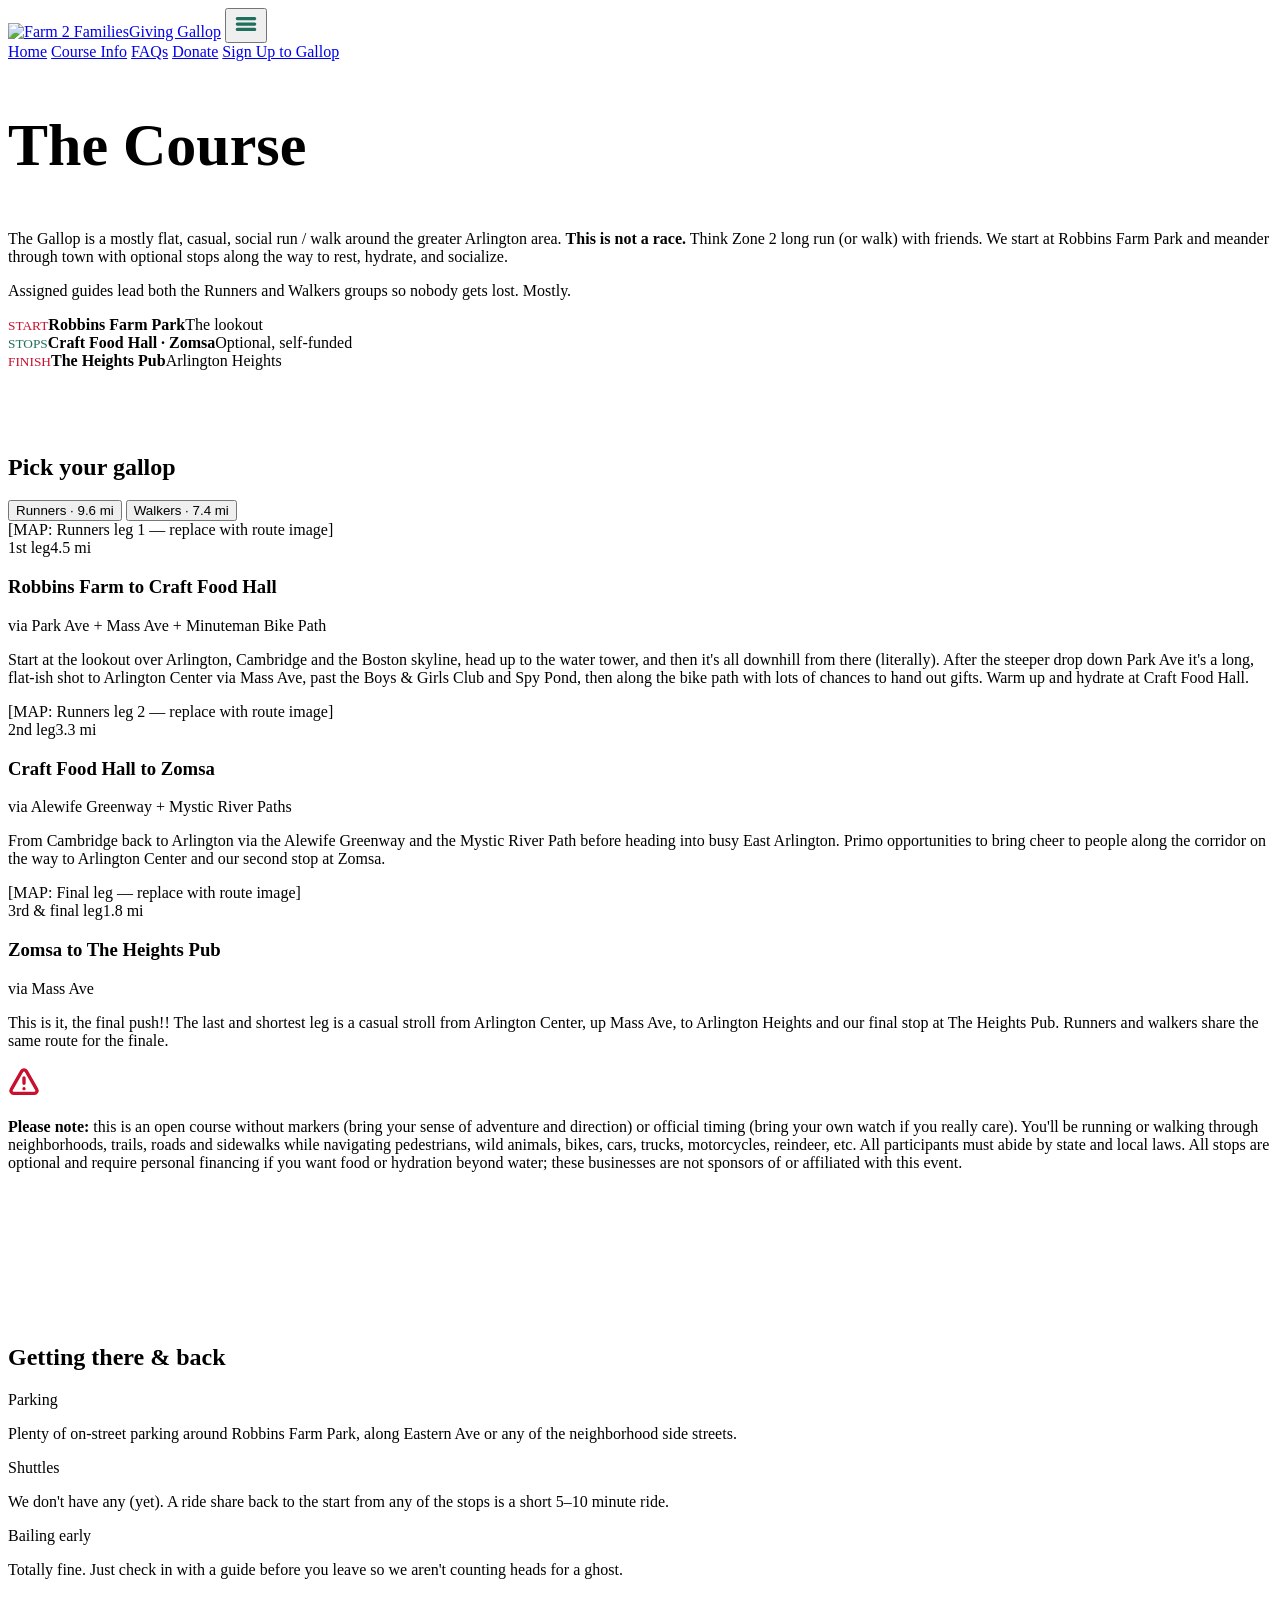
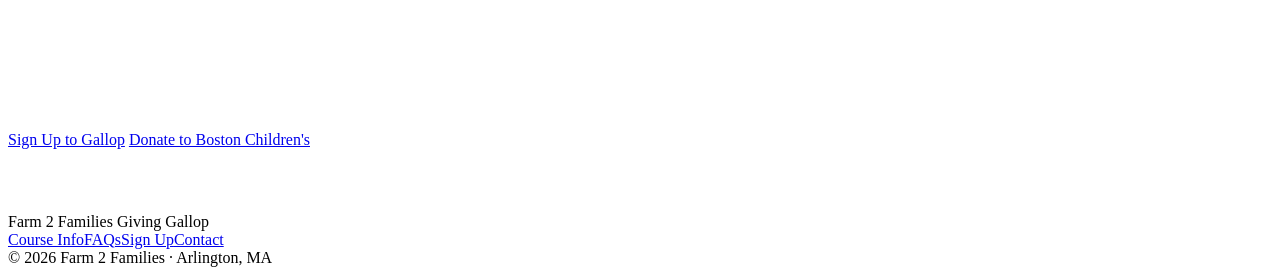
==== course.html @ 31de2991 "Add files via upload Initial Site" ====
<!doctype html>
<html lang="en">
<head>
<meta charset="utf-8">
<meta name="viewport" content="width=device-width, initial-scale=1">
<title>Course Info — Farm 2 Families Giving Gallop</title>
<meta name="description" content="The Giving Gallop course: a casual run / walk from Robbins Farm Park through Arlington with optional stops, finishing at the Heights Pub. Runner and walker options.">
<link rel="icon" href="img/favicon.png">
<link rel="preconnect" href="https://fonts.googleapis.com"><link rel="preconnect" href="https://fonts.gstatic.com" crossorigin>
<link rel="stylesheet" href="https://fonts.googleapis.com/css2?family=Fredoka:wght@500;600;700&family=Nunito:wght@400;600;700;800&display=swap">
<link rel="stylesheet" href="css/style.css">
</head>
<body>

<header class="nav">
  <div class="wrap nav-inner">
    <a class="brand" href="index.html"><img src="img/logo.png" alt="Farm 2 Families"><span>Giving Gallop</span></a>
    <button class="nav-toggle" aria-label="Open menu" aria-expanded="false" aria-controls="nav-links">
      <svg width="26" height="26" viewBox="0 0 24 24" fill="none" stroke="#1F6F5C" stroke-width="3" stroke-linecap="round" aria-hidden="true"><path d="M4 7h16M4 12h16M4 17h16"/></svg>
    </button>
    <nav class="nav-links" id="nav-links">
      <a href="index.html">Home</a>
      <a href="course.html" aria-current="page">Course Info</a>
      <a href="faq.html">FAQs</a>
      <a href="https://www.childrenshospital.org/" target="_blank" rel="noopener">Donate</a>
      <a class="btn btn-red btn-sm" href="signup.html">Sign Up to Gallop</a>
    </nav>
  </div>
</header>

<section class="page-head">
  <div class="wrap">
    <div class="copy stack">
      <h1 style="font-size:clamp(40px,6vw,60px)">The Course</h1>
      <p>The Gallop is a mostly flat, casual, social run / walk around the greater Arlington area. <strong>This is not a race.</strong> Think Zone 2 long run (or walk) with friends. We start at Robbins Farm Park and meander through town with optional stops along the way to rest, hydrate, and socialize.</p>
      <p class="note">Assigned guides lead both the Runners and Walkers groups so nobody gets lost. Mostly.</p>
    </div>
    <div class="stops">
      <div class="stop"><small style="color:#C8102E">START</small><b>Robbins Farm Park</b><span>The lookout</span></div>
      <div class="stop"><small style="color:#1F6F5C">STOPS</small><b>Craft Food Hall · Zomsa</b><span>Optional, self-funded</span></div>
      <div class="stop"><small style="color:#C8102E">FINISH</small><b>The Heights Pub</b><span>Arlington Heights</span></div>
    </div>
  </div>
</section>

<section class="wrap section stack" style="gap:36px;padding-top:64px;padding-bottom:64px">
  <div class="sec-head">
    <h2>Pick your gallop</h2>
    <div class="seg-wrap">
      <button type="button" class="seg" data-mode="run" aria-pressed="true">Runners · 9.6 mi</button>
      <button type="button" class="seg" data-mode="walk" aria-pressed="false">Walkers · 7.4 mi</button>
    </div>
  </div>

  <div class="leg-cards">
    <!-- Runners leg 1 -->
    <article class="leg-card" data-for="run">
      <div class="leg-map">[MAP: Runners leg 1 — replace with route image]</div>
      <div class="leg-body">
        <div class="leg-top"><span class="kicker">1st leg</span><span class="miles">4.5 mi</span></div>
        <h3>Robbins Farm to Craft Food Hall</h3>
        <div class="via">via Park Ave + Mass Ave + Minuteman Bike Path</div>
        <p>Start at the lookout over Arlington, Cambridge and the Boston skyline, head up to the water tower, and then it's all downhill from there (literally). After the steeper drop down Park Ave it's a long, flat-ish shot to Arlington Center via Mass Ave, past the Boys &amp; Girls Club and Spy Pond, then along the bike path with lots of chances to hand out gifts. Warm up and hydrate at Craft Food Hall.</p>
      </div>
    </article>
    <!-- Walkers leg 1 -->
    <article class="leg-card" data-for="walk" hidden>
      <div class="leg-map">[MAP: Walkers leg 1 — replace with route image]</div>
      <div class="leg-body">
        <div class="leg-top"><span class="kicker">1st leg</span><span class="miles">3.3 mi</span></div>
        <h3>Robbins Farm to Craft Food Hall</h3>
        <div class="via">via Menotomy Rocks Park + Minuteman Bike Path</div>
        <p>Start at the lookout in Robbins Farm Park and it's all downhill from there. The first mile is mostly downhill (steep at the start) with a trail section through Menotomy Rocks Park. Not technical, but watch the roots and rocks. Then down past Spy Pond and the Boys &amp; Girls Club for the long, flat journey to Craft Food Hall along the bike path, handing out gifts to pedestrians all the way.</p>
      </div>
    </article>
    <!-- Runners leg 2 -->
    <article class="leg-card" data-for="run">
      <div class="leg-map">[MAP: Runners leg 2 — replace with route image]</div>
      <div class="leg-body">
        <div class="leg-top"><span class="kicker">2nd leg</span><span class="miles">3.3 mi</span></div>
        <h3>Craft Food Hall to Zomsa</h3>
        <div class="via">via Alewife Greenway + Mystic River Paths</div>
        <p>From Cambridge back to Arlington via the Alewife Greenway and the Mystic River Path before heading into busy East Arlington. Primo opportunities to bring cheer to people along the corridor on the way to Arlington Center and our second stop at Zomsa.</p>
      </div>
    </article>
    <!-- Walkers leg 2 -->
    <article class="leg-card" data-for="walk" hidden>
      <div class="leg-map">[MAP: Walkers leg 2 — replace with route image]</div>
      <div class="leg-body">
        <div class="leg-top"><span class="kicker">2nd leg</span><span class="miles">2.3 mi</span></div>
        <h3>Craft Food Hall to Zomsa</h3>
        <div class="via">via Alewife Greenway + Mass Ave + Broadway</div>
        <p>From Cambridge back to Arlington via the Alewife Greenway bike path, then up Mass Ave and Broadway to keep the giving going through East Arlington. Second stop at Zomsa in Arlington Center.</p>
      </div>
    </article>
    <!-- Final leg, both -->
    <article class="leg-card" data-for="both">
      <div class="leg-map">[MAP: Final leg — replace with route image]</div>
      <div class="leg-body">
        <div class="leg-top"><span class="kicker">3rd &amp; final leg</span><span class="miles">1.8 mi</span></div>
        <h3>Zomsa to The Heights Pub</h3>
        <div class="via">via Mass Ave</div>
        <p>This is it, the final push!! The last and shortest leg is a casual stroll from Arlington Center, up Mass Ave, to Arlington Heights and our final stop at The Heights Pub. Runners and walkers share the same route for the finale.</p>
      </div>
    </article>
  </div>

  <div class="warn">
    <svg width="32" height="32" viewBox="0 0 24 24" fill="none" stroke="#C8102E" stroke-width="2.5" stroke-linecap="round" stroke-linejoin="round" aria-hidden="true" style="flex-shrink:0"><path d="M12 9v4M12 17h.01M10.3 3.9L2.5 17.5A2 2 0 0 0 4.2 20.5h15.6a2 2 0 0 0 1.7-3L13.7 3.9a2 2 0 0 0-3.4 0z"/></svg>
    <p><strong>Please note:</strong> this is an open course without markers (bring your sense of adventure and direction) or official timing (bring your own watch if you really care). You'll be running or walking through neighborhoods, trails, roads and sidewalks while navigating pedestrians, wild animals, bikes, cars, trucks, motorcycles, reindeer, etc. All participants must abide by state and local laws. All stops are optional and require personal financing if you want food or hydration beyond water; these businesses are not sponsors of or affiliated with this event.</p>
  </div>
</section>

<section class="dark">
  <div class="wrap section stack" style="gap:24px;padding-top:72px;padding-bottom:72px">
    <h2>Getting there &amp; back</h2>
    <div class="getting">
      <div class="leg"><div class="title">Parking</div><p class="muted">Plenty of on-street parking around Robbins Farm Park, along Eastern Ave or any of the neighborhood side streets.</p></div>
      <div class="leg"><div class="title">Shuttles</div><p class="muted">We don't have any (yet). A ride share back to the start from any of the stops is a short 5–10 minute ride.</p></div>
      <div class="leg"><div class="title">Bailing early</div><p class="muted">Totally fine. Just check in with a guide before you leave so we aren't counting heads for a ghost.</p></div>
    </div>
  </div>
</section>

<section class="wrap btn-row" style="justify-content:center;padding-top:64px;padding-bottom:64px">
  <a class="btn btn-red" href="signup.html">Sign Up to Gallop</a>
  <a class="btn btn-green" href="https://www.childrenshospital.org/" target="_blank" rel="noopener">Donate to Boston Children's</a>
</section>

<footer>
  <div class="wrap foot">
    <div class="name">Farm 2 Families Giving Gallop</div>
    <nav><a href="course.html">Course Info</a><a href="faq.html">FAQs</a><a href="signup.html">Sign Up</a><a href="mailto:[EMAIL]">Contact</a></nav>
    <div>© 2026 Farm 2 Families · Arlington, MA</div>
  </div>
</footer>

<script src="js/main.js"></script>
</body>
</html>
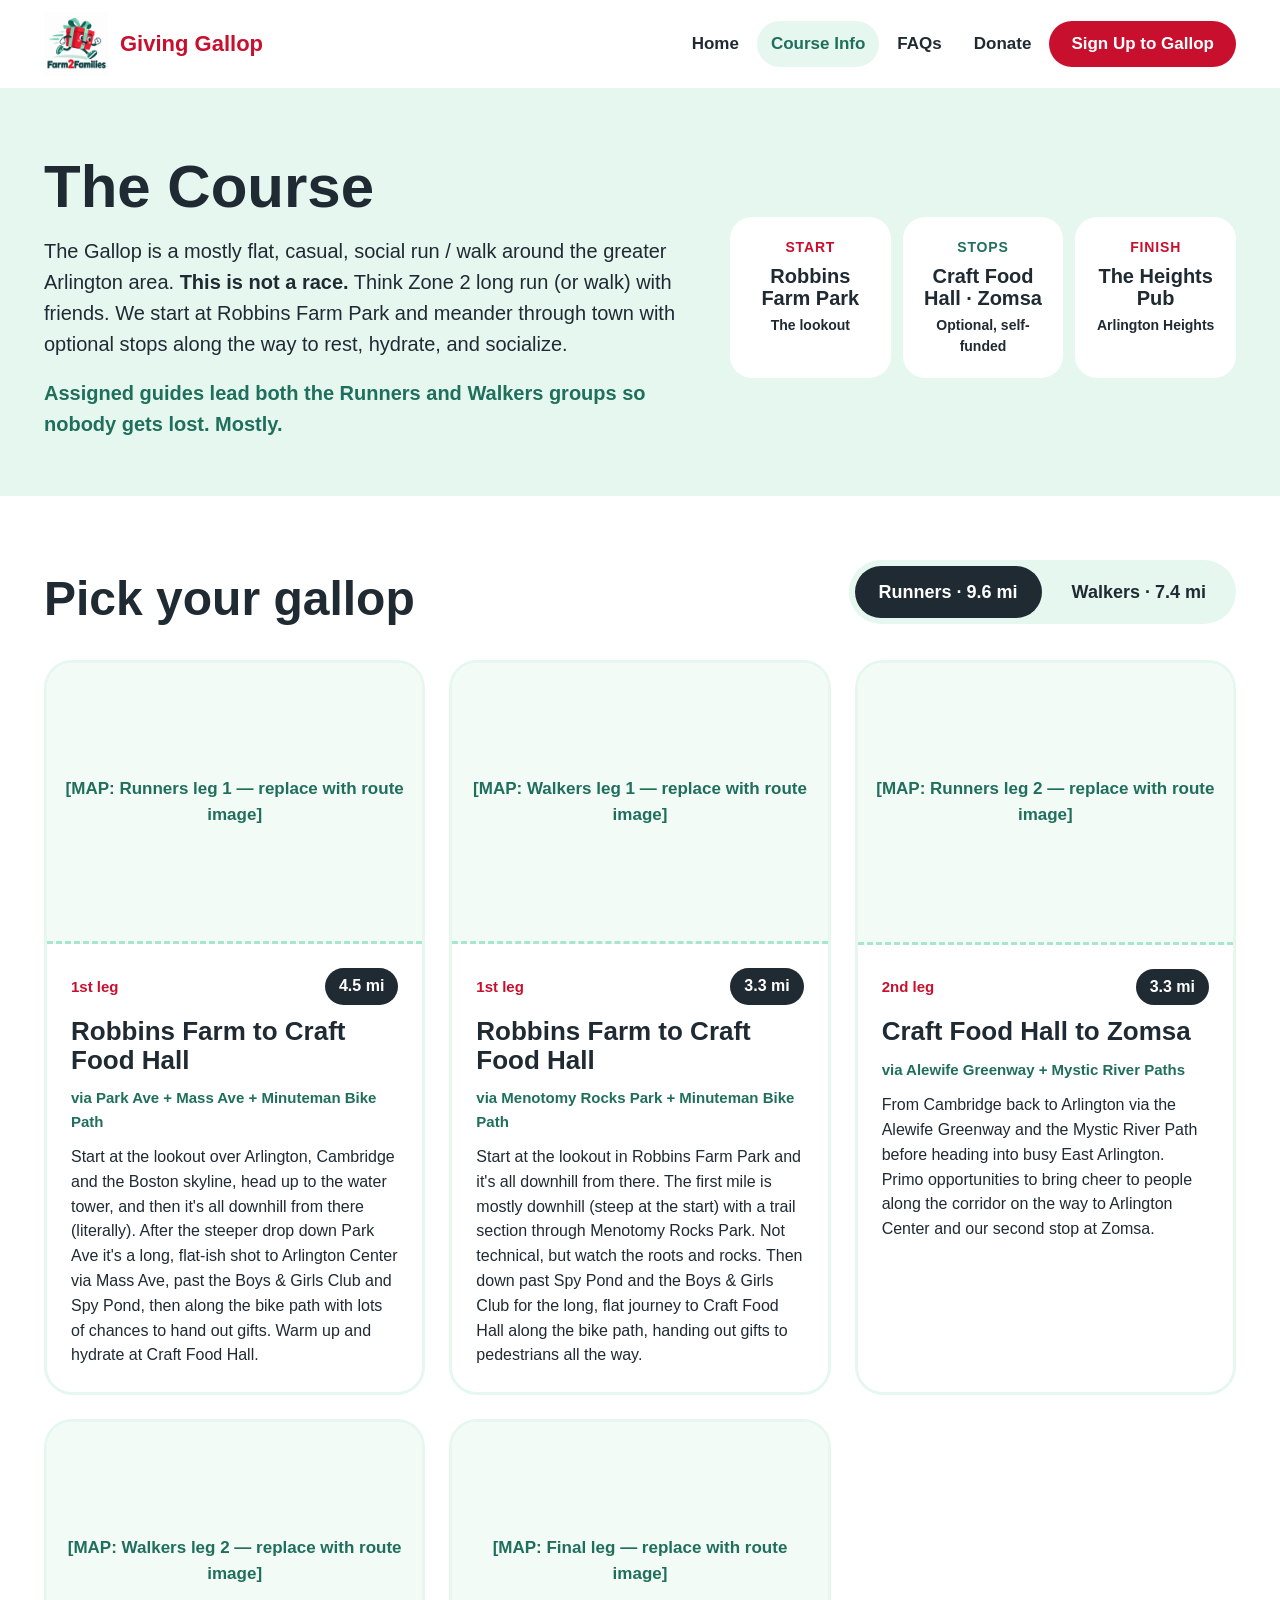
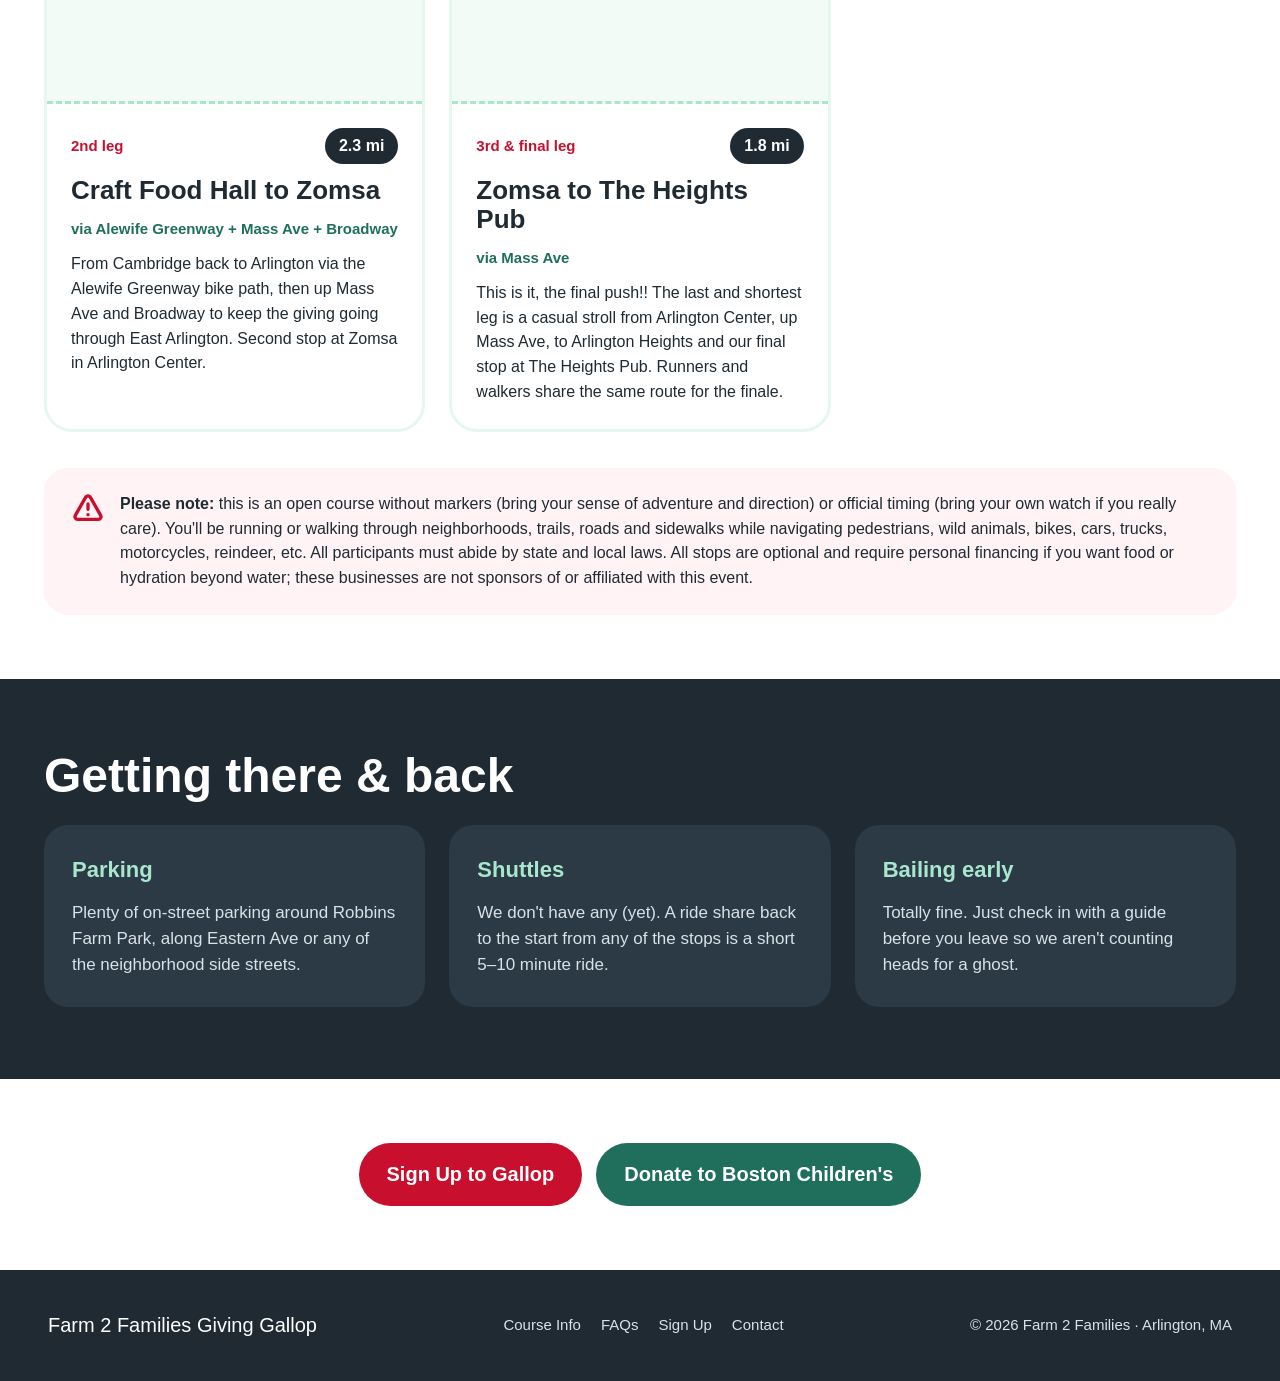
==== commit 08c6a452: "Add files via upload" ====
--- a/course.html
+++ b/course.html
@@ -5,16 +5,16 @@
 <meta name="viewport" content="width=device-width, initial-scale=1">
 <title>Course Info — Farm 2 Families Giving Gallop</title>
 <meta name="description" content="The Giving Gallop course: a casual run / walk from Robbins Farm Park through Arlington with optional stops, finishing at the Heights Pub. Runner and walker options.">
-<link rel="icon" href="img/favicon.png">
+<link rel="icon" href="favicon.png">
 <link rel="preconnect" href="https://fonts.googleapis.com"><link rel="preconnect" href="https://fonts.gstatic.com" crossorigin>
 <link rel="stylesheet" href="https://fonts.googleapis.com/css2?family=Fredoka:wght@500;600;700&family=Nunito:wght@400;600;700;800&display=swap">
-<link rel="stylesheet" href="css/style.css">
+<link rel="stylesheet" href="style.css">
 </head>
 <body>
 
 <header class="nav">
   <div class="wrap nav-inner">
-    <a class="brand" href="index.html"><img src="img/logo.png" alt="Farm 2 Families"><span>Giving Gallop</span></a>
+    <a class="brand" href="index.html"><img src="logo.png" alt="Farm 2 Families"><span>Giving Gallop</span></a>
     <button class="nav-toggle" aria-label="Open menu" aria-expanded="false" aria-controls="nav-links">
       <svg width="26" height="26" viewBox="0 0 24 24" fill="none" stroke="#1F6F5C" stroke-width="3" stroke-linecap="round" aria-hidden="true"><path d="M4 7h16M4 12h16M4 17h16"/></svg>
     </button>
@@ -135,6 +135,6 @@
   </div>
 </footer>
 
-<script src="js/main.js"></script>
+<script src="main.js"></script>
 </body>
 </html>
--- a/style.css
+++ b/style.css
@@ -0,0 +1,216 @@
+/* Farm 2 Families Giving Gallop — site styles */
+:root{
+  --red:#C8102E; --red-dark:#B00D28; --mint:#A8E6CF; --mint-tint:#E6F7EF; --mint-soft:#F3FBF7;
+  --green:#1F6F5C; --green-dark:#185A4A; --pink-tint:#FFF3F5; --pink-soft:#FFE3E7;
+  --ink:#1F2A33; --ink-2:#2B3A45; --muted:#4A5A66; --cloud:#D9E2E8; --line:#CBD5DC; --white:#fff;
+  --display:"Fredoka",sans-serif; --body:"Nunito",sans-serif;
+  --radius-xl:32px; --radius-lg:24px; --radius-md:16px; --shadow:0 12px 30px rgba(31,42,51,.10);
+}
+*{box-sizing:border-box}
+html{scroll-behavior:smooth}
+@media (prefers-reduced-motion:reduce){html{scroll-behavior:auto}*,*::before,*::after{transition:none!important;animation:none!important}}
+body{margin:0;font-family:var(--body);color:var(--ink);background:var(--white);line-height:1.55;font-size:17px}
+img{max-width:100%;display:block}
+a{color:var(--red)}a:hover{color:var(--red-dark)}
+h1,h2,h3{font-family:var(--display);font-weight:700;line-height:1.05;margin:0}
+h1{font-size:clamp(44px,7vw,74px)}
+h2{font-size:clamp(32px,4.5vw,48px)}
+h3{font-size:clamp(24px,3vw,36px);line-height:1.1}
+p{margin:0}
+.wrap{max-width:1240px;margin:0 auto;padding-left:24px;padding-right:24px}
+.stack{display:flex;flex-direction:column;gap:18px}
+:focus-visible{outline:4px solid var(--mint);outline-offset:3px}
+
+/* Buttons */
+.btn{display:inline-flex;align-items:center;justify-content:center;gap:10px;text-decoration:none;font-family:var(--display);font-weight:600;font-size:20px;padding:16px 28px;border-radius:999px;border:0;cursor:pointer;min-height:56px;transition:transform .15s,box-shadow .15s,background .15s;color:var(--white)}
+.btn:hover{transform:translateY(-3px);box-shadow:0 10px 24px rgba(31,42,51,.18);color:var(--white)}
+.btn svg{flex-shrink:0}
+.btn-red{background:var(--red)}.btn-red:hover{background:var(--red-dark)}
+.btn-green{background:var(--green)}.btn-green:hover{background:var(--green-dark)}
+.btn-white{background:var(--white);color:var(--ink);border:3px solid var(--ink)}.btn-white:hover{color:var(--ink)}
+.btn-sm{font-size:17px;padding:10px 22px;min-height:44px}
+.btn-row{display:flex;flex-wrap:wrap;gap:14px}
+
+/* Nav */
+.nav{position:sticky;top:0;z-index:20;background:var(--white);border-bottom:3px solid var(--mint-tint)}
+.nav-inner{display:flex;align-items:center;justify-content:space-between;gap:16px;padding-top:12px;padding-bottom:12px}
+.brand{display:flex;align-items:center;gap:12px;text-decoration:none;color:var(--ink)}
+.brand img{height:64px;width:auto}
+.brand span{font-family:var(--display);font-weight:700;font-size:22px;color:var(--red);line-height:1.1}
+.nav-links{display:flex;flex-wrap:wrap;gap:4px;align-items:center}
+.nav-links a:not(.btn){color:var(--ink);text-decoration:none;font-weight:700;padding:10px 14px;border-radius:999px;transition:background .15s,color .15s}
+.nav-links a:not(.btn):hover,.nav-links a[aria-current="page"]{background:var(--mint-tint);color:var(--green)}
+.nav-toggle{display:none;width:48px;height:48px;border-radius:14px;border:0;background:var(--mint-tint);align-items:center;justify-content:center;cursor:pointer}
+@media (max-width:860px){
+  .nav-toggle{display:flex}
+  .nav-links{display:none;width:100%;flex-direction:column;align-items:stretch;padding-bottom:8px}
+  .nav-links.open{display:flex}
+  .nav-links a:not(.btn){font-size:18px;padding:12px 8px}
+  .nav-links .btn{margin-top:8px}
+  .brand img{height:52px}.brand span{font-size:17px}
+}
+
+/* Hero */
+.hero{background:var(--mint-tint);overflow:hidden}
+.hero-inner{display:flex;flex-wrap:wrap;gap:48px;align-items:center;padding-top:72px;padding-bottom:64px}
+.hero-copy{flex:1 1 520px;min-width:0}
+.hero-side{flex:1 1 420px;min-width:0;display:flex;flex-direction:column;gap:18px}
+.pill{display:inline-flex;align-self:flex-start;align-items:center;gap:10px;background:var(--white);border-radius:999px;padding:8px 16px;font-weight:800;color:var(--green);font-size:15px}
+.tagline{font-size:24px;font-weight:600;color:var(--green)}
+.lede{font-size:19px;max-width:560px}
+.info-card{background:var(--white);border-radius:28px;padding:28px 32px;display:flex;flex-direction:column;gap:18px;box-shadow:var(--shadow);transform:rotate(-1.5deg);transition:transform .2s}
+.info-card:hover{transform:rotate(0) translateY(-4px)}
+.info-row{display:flex;gap:16px;align-items:center}
+.info-icon{width:64px;height:64px;border-radius:18px;display:flex;align-items:center;justify-content:center;flex-shrink:0}
+.info-icon.date{background:var(--red);color:var(--white);flex-direction:column;font-family:var(--display);line-height:1}
+.info-icon.date small{font-size:13px;font-weight:600;letter-spacing:.08em}.info-icon.date b{font-size:30px;font-weight:700}
+.info-icon.place{background:var(--mint)}.info-icon.gift{background:var(--pink-soft)}
+.info-row strong{font-family:var(--display);font-size:24px;font-weight:600;display:block;line-height:1.15}
+.info-row em{font-style:normal;font-weight:600;color:var(--green)}
+.hero-photo{border-radius:28px;overflow:hidden;box-shadow:0 12px 30px rgba(31,42,51,.12);transform:rotate(1deg);transition:transform .2s}
+.hero-photo:hover{transform:rotate(0) scale(1.02)}
+.hero-photo img{width:100%;aspect-ratio:4/3;object-fit:cover}
+
+/* Sections */
+.section{padding-top:88px;padding-bottom:88px}
+.two-col{display:flex;flex-wrap:wrap;gap:56px;align-items:center}
+.two-col>*{flex:1 1 420px;min-width:0}
+.checks{display:flex;flex-direction:column;gap:12px;font-size:19px;font-weight:600}
+.checks div{display:flex;gap:14px;align-items:center}
+.gallery{display:grid;grid-template-columns:repeat(2,minmax(0,1fr));gap:16px}
+.gallery img{border-radius:24px;aspect-ratio:1;width:100%;object-fit:cover;box-shadow:0 10px 24px rgba(31,42,51,.12);transition:transform .2s}
+.gallery img:nth-child(1){transform:rotate(2deg)}.gallery img:nth-child(2){transform:rotate(-2deg);margin-top:32px}
+.gallery img:nth-child(3){transform:rotate(-1deg)}.gallery img:nth-child(4){transform:rotate(2deg);margin-top:32px}
+.gallery img:hover{transform:rotate(0) scale(1.04)}
+
+.give-grid{display:grid;grid-template-columns:repeat(2,minmax(0,1fr));gap:28px}
+.give{border-radius:var(--radius-xl);padding:40px;display:flex;flex-direction:column;gap:18px;transition:transform .2s,box-shadow .2s}
+.give:hover{transform:translateY(-6px) rotate(-1deg);box-shadow:0 18px 40px rgba(31,42,51,.14)}
+.give.cause{background:var(--pink-tint)}.give.community{background:var(--mint-tint)}
+.give-head{display:flex;align-items:center;gap:14px;font-family:var(--display);font-size:18px;font-weight:600;letter-spacing:.02em}
+.give.cause .give-head{color:var(--red)}.give.community .give-head{color:var(--green)}
+.num{width:56px;height:56px;border-radius:999px;color:var(--white);display:flex;align-items:center;justify-content:center;font-size:28px;font-weight:700}
+.cause .num{background:var(--red)}.community .num{background:var(--green)}
+.give p{font-size:18px}
+.give .btn{align-self:flex-start}
+@media (max-width:760px){.give-grid{grid-template-columns:1fr}.give{padding:28px}}
+
+.dark{background:var(--ink);color:var(--white)}
+.dark .muted{color:var(--cloud)}
+.sec-head{display:flex;flex-wrap:wrap;justify-content:space-between;align-items:flex-end;gap:20px}
+.legs{display:grid;grid-template-columns:repeat(4,minmax(0,1fr));gap:20px}
+.leg{background:var(--ink-2);border-radius:24px;padding:28px;display:flex;flex-direction:column;gap:12px;transition:transform .2s}
+.leg:hover{transform:translateY(-6px)}
+.leg .big{font-family:var(--display);font-size:44px;font-weight:700;color:var(--mint);line-height:1}
+.leg .title{font-family:var(--display);font-size:22px;font-weight:600}
+@media (max-width:980px){.legs{grid-template-columns:repeat(2,minmax(0,1fr))}}
+@media (max-width:520px){.legs{grid-template-columns:1fr}}
+
+.stats{display:flex;flex-wrap:wrap;gap:24px;justify-content:center;text-align:center}
+.stat{flex:1 1 260px}
+.stat b{display:block;font-family:var(--display);font-size:64px;font-weight:700;line-height:1}
+.stat:nth-child(odd) b{color:var(--red)}.stat:nth-child(even) b{color:var(--green)}
+.stat span{font-weight:700;font-size:18px}
+
+.band{position:relative;overflow:hidden}
+.band img{width:100%;height:560px;object-fit:cover;object-position:center 70%}
+.band figcaption{position:absolute;left:0;right:0;bottom:0;padding:28px 24px;background:rgba(31,42,51,.72);color:var(--white);font-family:var(--display);font-size:clamp(18px,2.5vw,26px);font-weight:600;text-align:center}
+@media (max-width:640px){.band img{height:320px}}
+
+.cta{background:var(--mint-tint)}
+.cta-inner{display:flex;flex-wrap:wrap;gap:32px;align-items:center;justify-content:space-between;padding-top:80px;padding-bottom:80px}
+.cta-inner>div:first-child{flex:1 1 480px}
+.cta-inner p{font-size:20px}
+
+footer{background:var(--ink);color:var(--cloud);padding:40px 24px;font-size:15px}
+.foot{display:flex;flex-wrap:wrap;justify-content:space-between;gap:16px;align-items:center}
+.foot .name{font-family:var(--display);font-size:20px;color:var(--white)}
+.foot nav{display:flex;flex-wrap:wrap;gap:20px}
+.foot a{color:var(--cloud);text-decoration:none}.foot a:hover{color:var(--white)}
+
+/* Page headers */
+.page-head{background:var(--mint-tint)}
+.page-head .wrap{padding-top:64px;padding-bottom:56px;display:flex;flex-wrap:wrap;gap:40px;align-items:center}
+.page-head .copy{flex:1 1 520px;min-width:0}
+.page-head p{font-size:20px}
+.note{font-size:17px;color:var(--green);font-weight:700}
+
+/* Sign up */
+.signup-grid{display:flex;flex-wrap:wrap;gap:48px;align-items:flex-start;padding-top:64px;padding-bottom:88px}
+.signup-info{flex:1 1 360px;min-width:0;display:flex;flex-direction:column;gap:20px}
+.signup-info>img{border-radius:24px;width:100%;aspect-ratio:4/3;object-fit:cover;box-shadow:0 10px 24px rgba(31,42,51,.12)}
+.quick{background:var(--white);border-radius:24px;padding:24px;display:flex;flex-direction:column;gap:14px}
+.quick div{display:flex;gap:12px;align-items:flex-start}
+.form-card{flex:1 1 520px;min-width:0;background:var(--white);border-radius:var(--radius-xl);padding:40px;box-shadow:0 16px 40px rgba(31,42,51,.10);display:flex;flex-direction:column;gap:22px}
+@media (max-width:640px){.form-card{padding:24px}}
+.grid-2{display:grid;grid-template-columns:repeat(2,minmax(0,1fr));gap:16px}
+@media (max-width:520px){.grid-2{grid-template-columns:1fr}}
+.fld{display:flex;flex-direction:column;gap:8px}
+.lbl{font-weight:800;font-size:15px;color:var(--green)}
+.field{width:100%;font:inherit;font-size:18px;padding:14px 16px;border-radius:14px;border:2px solid var(--line);background:var(--white);min-height:52px;transition:border-color .15s,box-shadow .15s}
+.field:focus{outline:none;border-color:var(--green);box-shadow:0 0 0 4px var(--mint)}
+.amounts{display:grid;grid-template-columns:repeat(4,minmax(0,1fr));gap:10px}
+.amt{font-family:var(--display);font-size:22px;font-weight:600;padding:14px 10px;border-radius:16px;border:3px solid var(--line);background:var(--white);cursor:pointer;min-height:56px;transition:all .15s;color:var(--ink)}
+.amt:hover{border-color:var(--green);background:var(--mint-tint)}
+.amt[aria-pressed="true"]{border-color:var(--red);background:var(--red);color:var(--white)}
+.custom{display:flex;gap:12px;align-items:center;flex-wrap:wrap}
+.custom .dollar{font-family:var(--display);font-size:26px;font-weight:600;color:var(--green)}
+.custom .field{max-width:160px}
+.hint{font-size:15px;color:var(--green);font-weight:700}
+.waiver{background:var(--mint-tint);border-radius:18px;padding:18px 20px;display:flex;flex-direction:column;gap:12px}
+.waiver p{font-size:15px}
+.waiver label.check{display:flex;gap:12px;align-items:center;font-weight:700;cursor:pointer;min-height:44px}
+.waiver input[type=checkbox]{width:24px;height:24px;accent-color:var(--green)}
+.sig{font-family:var(--display);font-size:22px}
+.err{color:var(--red);font-weight:700}
+.fine{font-size:14px;color:var(--muted);text-align:center}
+.done{display:flex;flex-direction:column;align-items:center;text-align:center;gap:16px;padding:24px 0}
+.done p{font-size:19px;max-width:420px}
+details.full-waiver summary{cursor:pointer;color:var(--red);font-weight:700}
+details.full-waiver p{margin-top:8px}
+
+/* Course */
+.stops{flex:1 1 380px;min-width:0;display:grid;grid-template-columns:repeat(3,minmax(0,1fr));gap:12px}
+.stop{background:var(--white);border-radius:22px;padding:20px 14px;text-align:center;display:flex;flex-direction:column;gap:6px;transition:transform .2s}
+.stop:hover{transform:scale(1.04)}
+.stop small{font-family:var(--display);font-size:14px;font-weight:600;letter-spacing:.06em}
+.stop b{font-family:var(--display);font-size:20px;font-weight:700;line-height:1.1}
+.stop span{font-size:14px;font-weight:600}
+@media (max-width:520px){.stops{grid-template-columns:1fr}}
+.seg-wrap{display:flex;gap:6px;background:var(--mint-tint);border-radius:999px;padding:6px}
+.seg{font-family:var(--display);font-size:18px;font-weight:600;padding:12px 24px;border-radius:999px;border:0;cursor:pointer;background:transparent;color:var(--ink);min-height:52px;transition:all .15s}
+.seg:hover{background:var(--white)}
+.seg[aria-pressed="true"]{background:var(--ink);color:var(--white)}
+.leg-cards{display:grid;grid-template-columns:repeat(3,minmax(0,1fr));gap:24px}
+@media (max-width:980px){.leg-cards{grid-template-columns:1fr}}
+.leg-card{background:var(--white);border:3px solid var(--mint-tint);border-radius:28px;overflow:hidden;display:flex;flex-direction:column;transition:transform .2s,box-shadow .2s}
+.leg-card:hover{transform:translateY(-4px);box-shadow:0 18px 40px rgba(31,42,51,.12)}
+.leg-map{aspect-ratio:4/3;border-bottom:3px dashed var(--mint);background:var(--mint-soft);display:flex;align-items:center;justify-content:center;text-align:center;padding:16px;font-weight:700;color:var(--green)}
+.leg-map img{width:100%;height:100%;object-fit:cover}
+.leg-body{padding:24px;display:flex;flex-direction:column;gap:12px}
+.leg-top{display:flex;justify-content:space-between;align-items:center;gap:10px}
+.kicker{font-family:var(--display);font-size:15px;font-weight:600;color:var(--red)}
+.miles{background:var(--ink);color:var(--white);border-radius:999px;padding:6px 14px;font-family:var(--display);font-weight:600;font-size:16px;white-space:nowrap}
+.leg-body h3{font-size:26px}
+.via{font-size:15px;font-weight:700;color:var(--green)}
+.leg-body p{font-size:16px}
+.warn{background:var(--pink-tint);border-radius:24px;padding:24px 28px;display:flex;gap:16px;align-items:flex-start}
+.warn p{font-size:16px}
+.getting{display:grid;grid-template-columns:repeat(3,minmax(0,1fr));gap:24px}
+@media (max-width:860px){.getting{grid-template-columns:1fr}}
+.getting .leg .title{color:var(--mint)}
+
+/* FAQ */
+.faq-list{max-width:900px;margin:0 auto;padding:56px 24px 72px;display:flex;flex-direction:column;gap:14px}
+.faq{border:3px solid var(--mint-tint);border-radius:22px;background:var(--white);transition:border-color .15s,background .15s}
+.faq:hover{border-color:var(--green);background:var(--mint-soft)}
+.faq[open]{border-color:var(--green);background:var(--white)}
+.faq summary{list-style:none;cursor:pointer;padding:22px 26px;display:flex;justify-content:space-between;align-items:center;gap:16px;font-family:var(--display);font-size:22px;font-weight:600;line-height:1.2;min-height:56px}
+.faq summary::-webkit-details-marker{display:none}
+.faq summary svg{flex-shrink:0;transition:transform .2s}
+.faq[open] summary{background:var(--mint-tint);border-radius:19px 19px 0 0}
+.faq[open] summary svg{transform:rotate(180deg)}
+.faq .ans{padding:20px 26px 24px;font-size:17px;line-height:1.6}
+.still{background:var(--pink-tint)}
+.still .wrap{padding-top:64px;padding-bottom:64px;display:flex;flex-wrap:wrap;gap:24px;align-items:center;justify-content:space-between}
+.still p{font-size:18px}
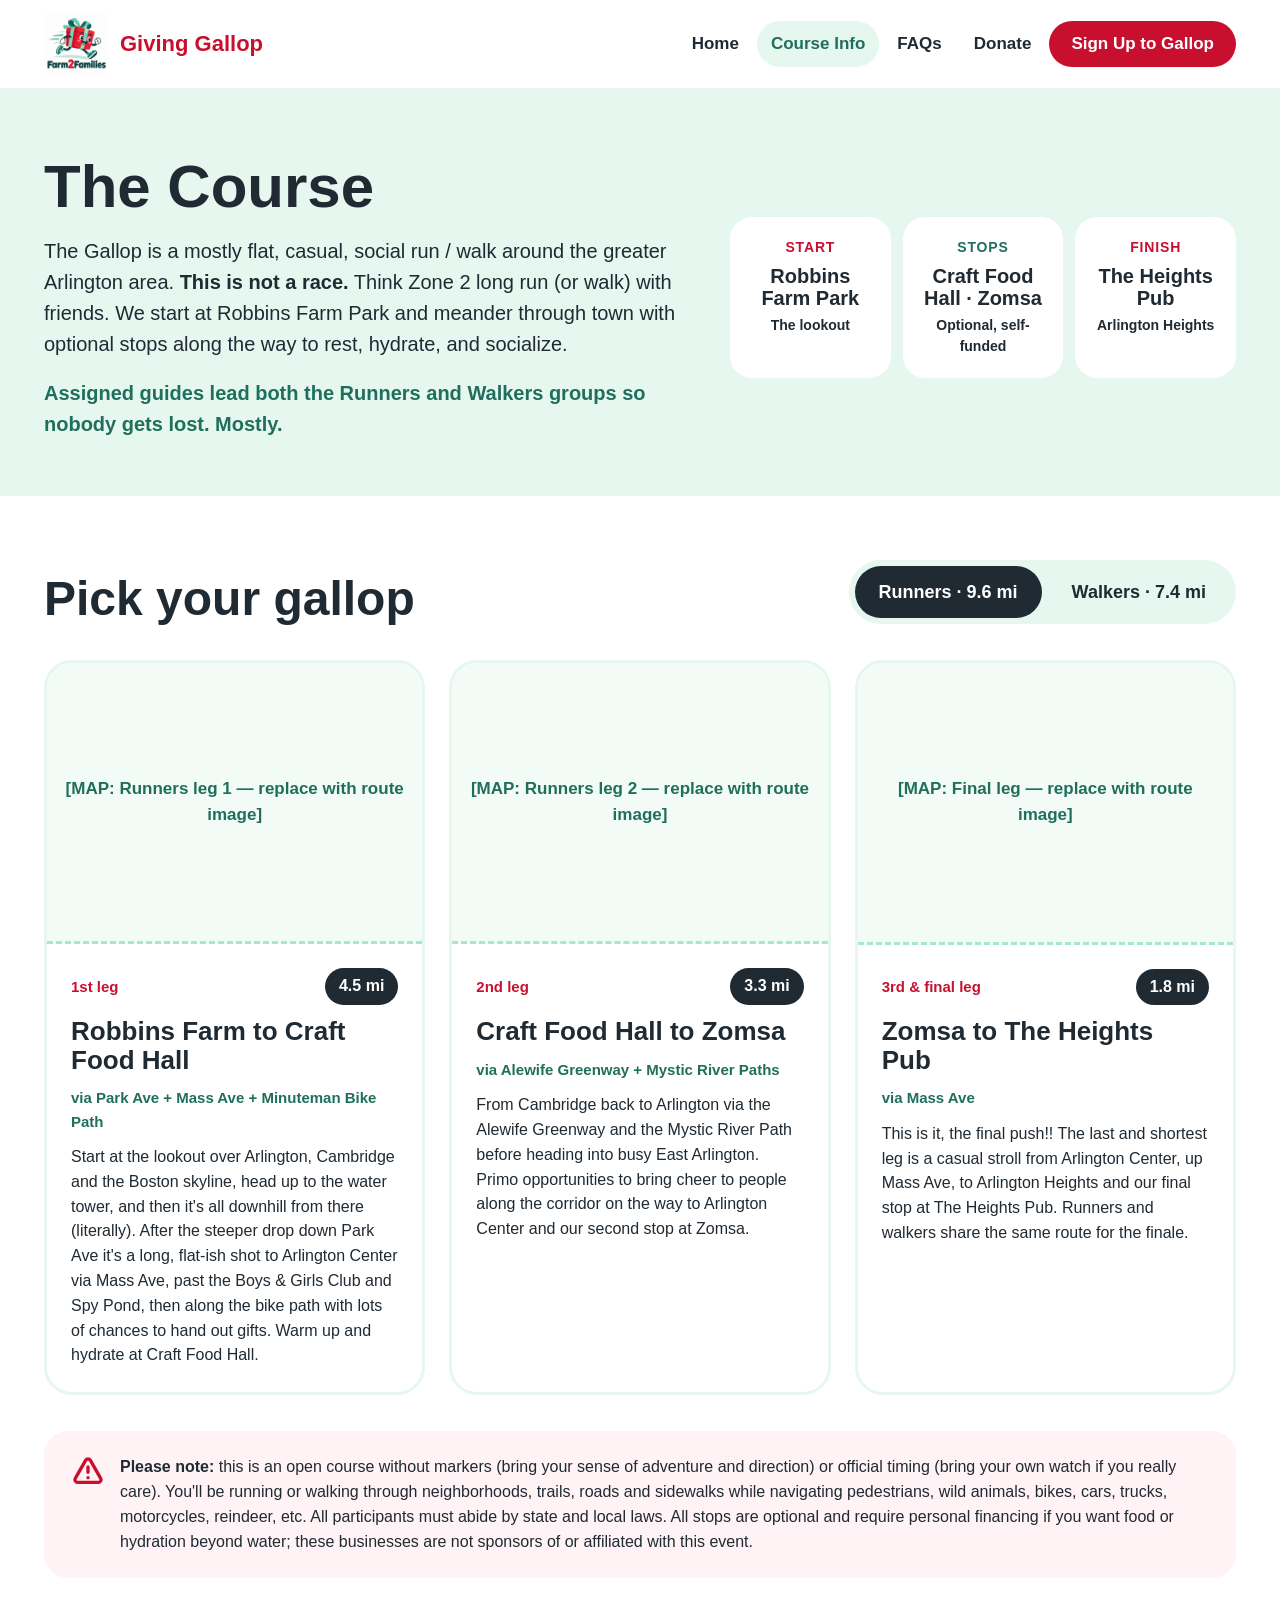
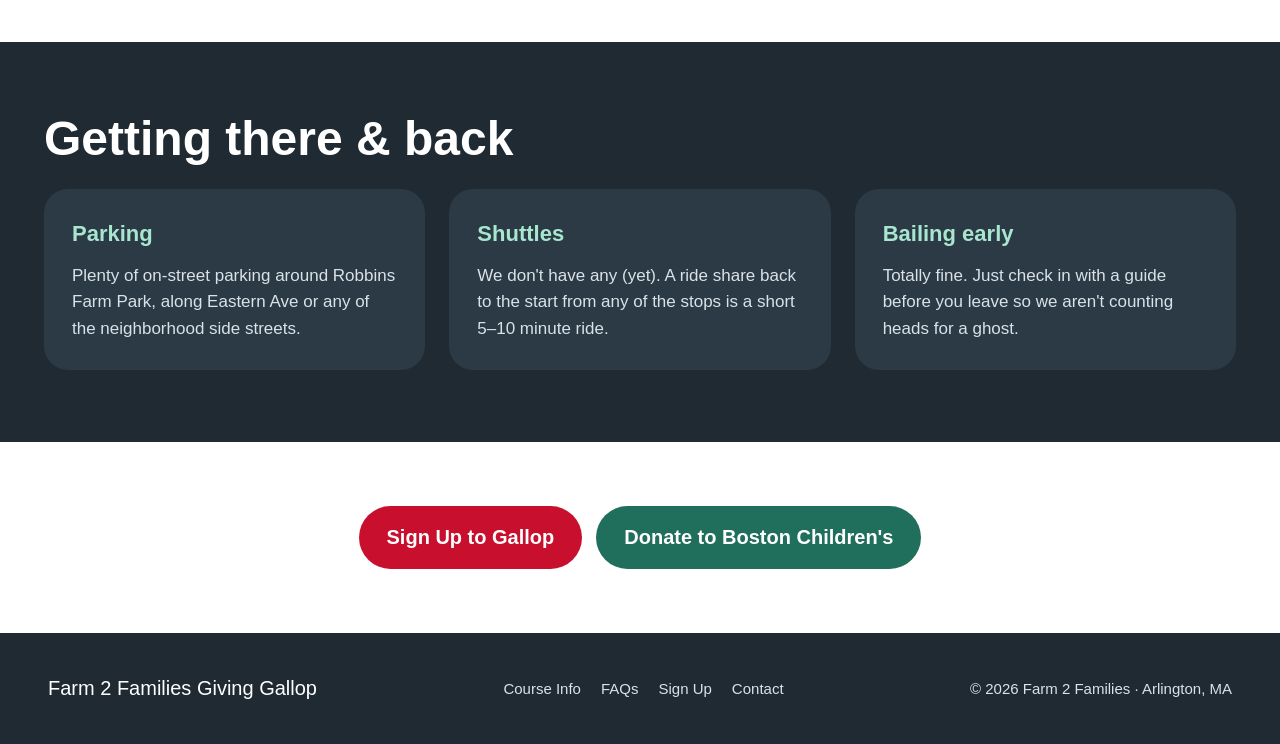
==== commit ba3e92b5: "Add files via upload" ====
--- a/course.html
+++ b/course.html
@@ -22,7 +22,7 @@
       <a href="index.html">Home</a>
       <a href="course.html" aria-current="page">Course Info</a>
       <a href="faq.html">FAQs</a>
-      <a href="https://www.childrenshospital.org/" target="_blank" rel="noopener">Donate</a>
+      <a href="#" data-donate>Donate</a>
       <a class="btn btn-red btn-sm" href="signup.html">Sign Up to Gallop</a>
     </nav>
   </div>
@@ -124,13 +124,13 @@
 
 <section class="wrap btn-row" style="justify-content:center;padding-top:64px;padding-bottom:64px">
   <a class="btn btn-red" href="signup.html">Sign Up to Gallop</a>
-  <a class="btn btn-green" href="https://www.childrenshospital.org/" target="_blank" rel="noopener">Donate to Boston Children's</a>
+  <a class="btn btn-green" href="#" data-donate>Donate to Boston Children's</a>
 </section>
 
 <footer>
   <div class="wrap foot">
     <div class="name">Farm 2 Families Giving Gallop</div>
-    <nav><a href="course.html">Course Info</a><a href="faq.html">FAQs</a><a href="signup.html">Sign Up</a><a href="mailto:[EMAIL]">Contact</a></nav>
+    <nav><a href="course.html">Course Info</a><a href="faq.html">FAQs</a><a href="signup.html">Sign Up</a><a href="mailto:farm2familiesgivinggallop@gmail.com">Contact</a></nav>
     <div>© 2026 Farm 2 Families · Arlington, MA</div>
   </div>
 </footer>
--- a/style.css
+++ b/style.css
@@ -7,6 +7,7 @@
   --radius-xl:32px; --radius-lg:24px; --radius-md:16px; --shadow:0 12px 30px rgba(31,42,51,.10);
 }
 *{box-sizing:border-box}
+[hidden]{display:none!important}
 html{scroll-behavior:smooth}
 @media (prefers-reduced-motion:reduce){html{scroll-behavior:auto}*,*::before,*::after{transition:none!important;animation:none!important}}
 body{margin:0;font-family:var(--body);color:var(--ink);background:var(--white);line-height:1.55;font-size:17px}
@@ -140,7 +141,9 @@
 .signup-info{flex:1 1 360px;min-width:0;display:flex;flex-direction:column;gap:20px}
 .signup-info>img{border-radius:24px;width:100%;aspect-ratio:4/3;object-fit:cover;box-shadow:0 10px 24px rgba(31,42,51,.12)}
 .quick{background:var(--white);border-radius:24px;padding:24px;display:flex;flex-direction:column;gap:14px}
-.quick div{display:flex;gap:12px;align-items:flex-start}
+.quick-row{display:flex;gap:12px;align-items:flex-start}
+.quick-row svg{flex-shrink:0;margin-top:2px}
+.quick-row p{margin:0;font-size:16px;line-height:1.45}
 .form-card{flex:1 1 520px;min-width:0;background:var(--white);border-radius:var(--radius-xl);padding:40px;box-shadow:0 16px 40px rgba(31,42,51,.10);display:flex;flex-direction:column;gap:22px}
 @media (max-width:640px){.form-card{padding:24px}}
 .grid-2{display:grid;grid-template-columns:repeat(2,minmax(0,1fr));gap:16px}
@@ -214,3 +217,42 @@
 .still{background:var(--pink-tint)}
 .still .wrap{padding-top:64px;padding-bottom:64px;display:flex;flex-wrap:wrap;gap:24px;align-items:center;justify-content:space-between}
 .still p{font-size:18px}
+
+/* Two-step sign-up */
+.steps{gap:0;padding:0;overflow:hidden}
+.step{padding:32px 40px}
+.step+.step{border-top:3px solid var(--mint-tint)}
+@media (max-width:640px){.step{padding:24px}}
+.step-head{display:flex;gap:16px;align-items:center;margin-bottom:22px}
+.step-num{width:52px;height:52px;border-radius:999px;display:flex;align-items:center;justify-content:center;font-family:var(--display);font-size:26px;font-weight:700;flex-shrink:0;background:var(--mint-tint);color:var(--green);transition:background .2s,color .2s}
+.step-num .tick{display:none}
+.step-head[data-state="active"] .step-num{background:var(--red);color:var(--white)}
+.step-head[data-state="done"] .step-num{background:var(--green);color:var(--white)}
+.step-head[data-state="done"] .step-num .n{display:none}
+.step-head[data-state="done"] .step-num .tick{display:block}
+.step-title{font-family:var(--display);font-size:26px;font-weight:700;line-height:1.1}
+.step-sub{font-size:15px;color:var(--muted);font-weight:600}
+.step-head[data-state="done"] .step-title{color:var(--green)}
+.step.collapsed .step-body{display:none}
+.step.collapsed .step-head{margin-bottom:0}
+.step-head[data-state="todo"]{opacity:.5}
+.roster{list-style:none;margin:0;padding:12px 18px;background:var(--mint-tint);border-radius:16px;font-weight:700;text-align:left;width:100%;max-width:420px;box-sizing:border-box}
+.roster li+li{margin-top:6px}
+
+/* v3 additions */
+.steps-intro{padding:28px 40px 0;font-family:var(--display);font-size:22px;font-weight:700;color:var(--ink)}
+@media (max-width:640px){.steps-intro{padding:24px 24px 0}}
+.choice{display:grid;grid-template-columns:repeat(2,minmax(0,1fr));gap:10px}
+.chip{position:relative;display:block;cursor:pointer}
+.chip input{position:absolute;opacity:0;width:0;height:0}
+.chip span{display:flex;flex-direction:column;gap:2px;padding:14px 16px;border-radius:16px;border:3px solid var(--line);background:var(--white);min-height:56px;transition:all .15s}
+.chip span b{font-family:var(--display);font-size:20px;font-weight:600}
+.chip span small{font-size:13px;color:var(--muted);font-weight:700}
+.chip:hover span{border-color:var(--green);background:var(--mint-tint)}
+.chip input:checked+span{border-color:var(--red);background:var(--red);color:var(--white)}
+.chip input:checked+span small{color:#FFD6DD}
+.chip input:focus-visible+span{outline:4px solid var(--mint);outline-offset:3px}
+.waiver-text{max-height:320px;overflow-y:auto;padding:14px 16px;margin-top:10px;background:var(--white);border-radius:14px;border:2px solid var(--line);display:flex;flex-direction:column;gap:12px}
+.waiver-text p{font-size:14px;line-height:1.55}
+.step-head[data-state="todo"]{opacity:1}
+.step-head[data-state="todo"] .step-num{background:var(--mint-tint);color:var(--green)}
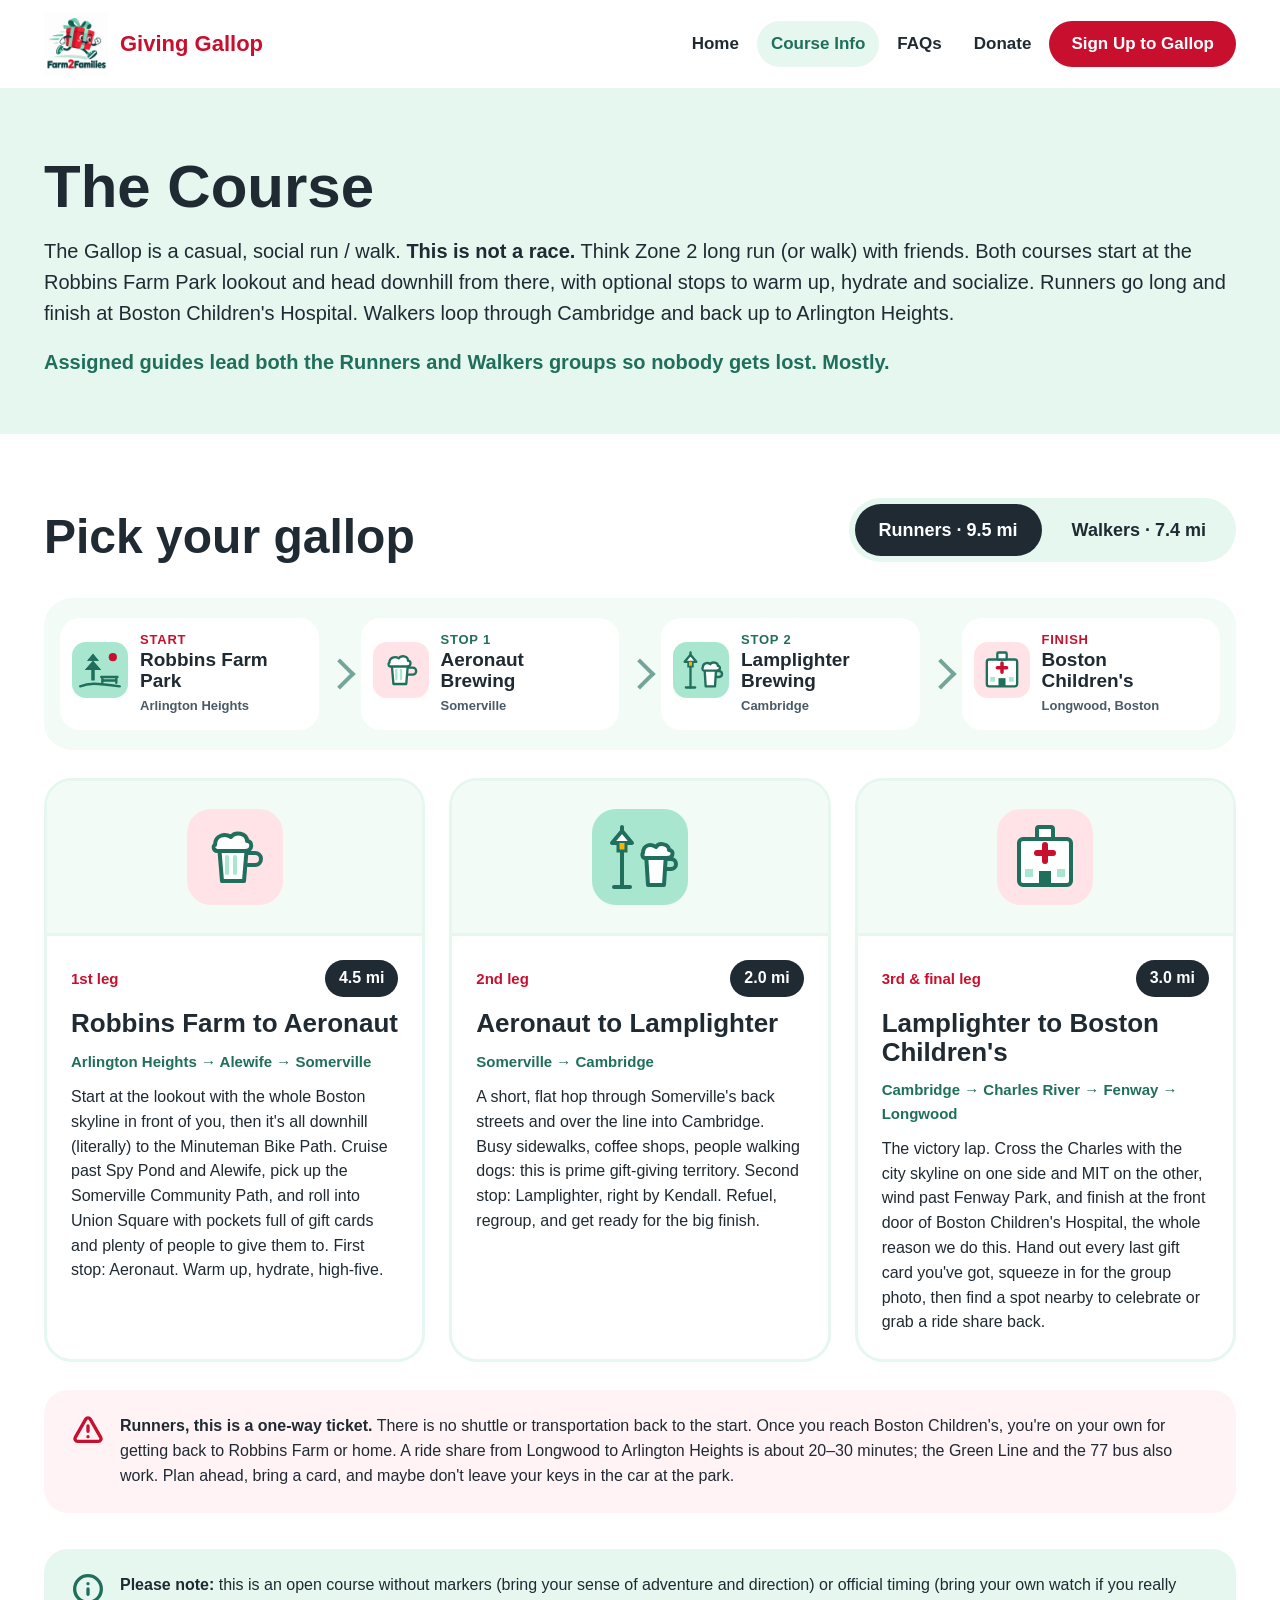
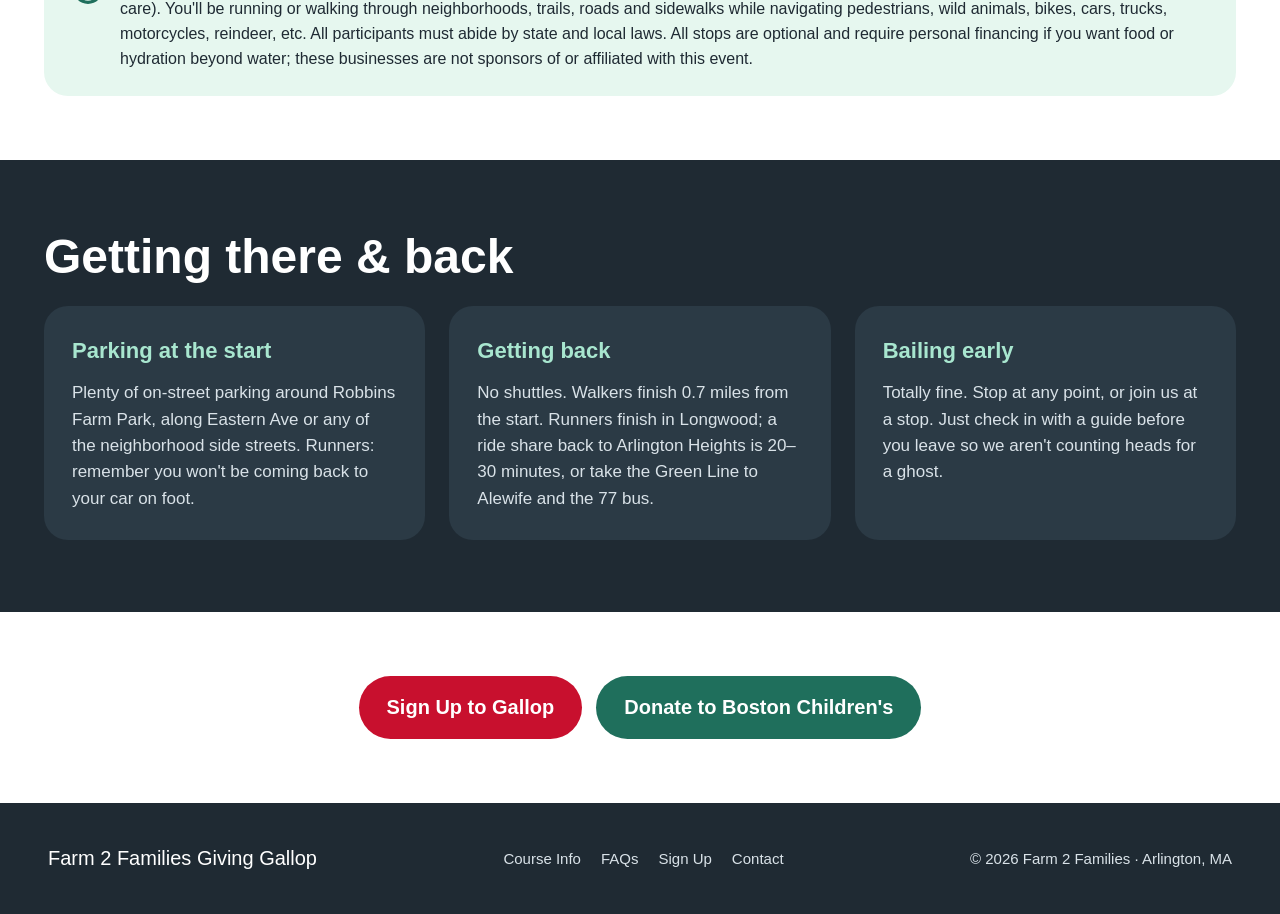
==== commit 30f9feb8: "Add files via upload" ====
--- a/course.html
+++ b/course.html
@@ -4,7 +4,7 @@
 <meta charset="utf-8">
 <meta name="viewport" content="width=device-width, initial-scale=1">
 <title>Course Info — Farm 2 Families Giving Gallop</title>
-<meta name="description" content="The Giving Gallop course: a casual run / walk from Robbins Farm Park through Arlington with optional stops, finishing at the Heights Pub. Runner and walker options.">
+<meta name="description" content="Two Giving Gallop courses from Robbins Farm Park: runners go 9.5 miles through Somerville and Cambridge to Boston Children's Hospital; walkers loop 7.4 miles through Cambridge and back to Arlington Heights.">
 <link rel="icon" href="favicon.png">
 <link rel="preconnect" href="https://fonts.googleapis.com"><link rel="preconnect" href="https://fonts.gstatic.com" crossorigin>
 <link rel="stylesheet" href="https://fonts.googleapis.com/css2?family=Fredoka:wght@500;600;700&family=Nunito:wght@400;600;700;800&display=swap">
@@ -32,13 +32,8 @@
   <div class="wrap">
     <div class="copy stack">
       <h1 style="font-size:clamp(40px,6vw,60px)">The Course</h1>
-      <p>The Gallop is a mostly flat, casual, social run / walk around the greater Arlington area. <strong>This is not a race.</strong> Think Zone 2 long run (or walk) with friends. We start at Robbins Farm Park and meander through town with optional stops along the way to rest, hydrate, and socialize.</p>
+      <p>The Gallop is a casual, social run / walk. <strong>This is not a race.</strong> Think Zone 2 long run (or walk) with friends. Both courses start at the Robbins Farm Park lookout and head downhill from there, with optional stops to warm up, hydrate and socialize. Runners go long and finish at Boston Children's Hospital. Walkers loop through Cambridge and back up to Arlington Heights.</p>
       <p class="note">Assigned guides lead both the Runners and Walkers groups so nobody gets lost. Mostly.</p>
-    </div>
-    <div class="stops">
-      <div class="stop"><small style="color:#C8102E">START</small><b>Robbins Farm Park</b><span>The lookout</span></div>
-      <div class="stop"><small style="color:#1F6F5C">STOPS</small><b>Craft Food Hall · Zomsa</b><span>Optional, self-funded</span></div>
-      <div class="stop"><small style="color:#C8102E">FINISH</small><b>The Heights Pub</b><span>Arlington Heights</span></div>
     </div>
   </div>
 </section>
@@ -47,67 +42,164 @@
   <div class="sec-head">
     <h2>Pick your gallop</h2>
     <div class="seg-wrap">
-      <button type="button" class="seg" data-mode="run" aria-pressed="true">Runners · 9.6 mi</button>
+      <button type="button" class="seg" data-mode="run" aria-pressed="true">Runners · 9.5 mi</button>
       <button type="button" class="seg" data-mode="walk" aria-pressed="false">Walkers · 7.4 mi</button>
     </div>
   </div>
 
-  <div class="leg-cards">
-    <!-- Runners leg 1 -->
-    <article class="leg-card" data-for="run">
-      <div class="leg-map">[MAP: Runners leg 1 — replace with route image]</div>
+  <!-- RUNNERS -->
+  <div data-for="run" class="stack" style="gap:28px">
+    <div class="route-strip">
+      <div class="stop2"><div class="stop2-icon"><svg class="stop-icon" viewBox="0 0 96 96" width="96" height="96" aria-hidden="true"><rect width="96" height="96" rx="24" fill="#A8E6CF"/><circle cx="70" cy="26" r="7" fill="#C8102E"/>
+<path d="M36 64V48M36 48l-14 0 14-16-10 0 10-12 10 12-10 0 14 16z" fill="#1F6F5C"/>
+<path d="M36 32l-10 0 10-12 10 12z M36 48l-14 0 14-16 14 16z" fill="#1F6F5C"/>
+<rect x="33" y="48" width="6" height="18" fill="#1F6F5C"/>
+<path d="M50 60h28M52 60v10M76 60v10M54 66h20" stroke="#1F6F5C" stroke-width="4" stroke-linecap="round"/>
+<path d="M14 76c14-6 26-6 68 0" stroke="#1F6F5C" stroke-width="4" stroke-linecap="round" fill="none"/></svg></div><div><small style="color:#C8102E">START</small><b>Robbins Farm Park</b><span>Arlington Heights</span></div></div>
+      <div class="route-arrow"></div>
+      <div class="stop2"><div class="stop2-icon"><svg class="stop-icon" viewBox="0 0 96 96" width="96" height="96" aria-hidden="true"><rect width="96" height="96" rx="24" fill="#FFE3E7"/><path d="M32 36h28l-3 36H35z" fill="#fff" stroke="#1F6F5C" stroke-width="4" stroke-linejoin="round"/>
+<path d="M60 44h8a6 6 0 0 1 0 12h-7" stroke="#1F6F5C" stroke-width="4" fill="none" stroke-linecap="round"/>
+<path d="M28 36c0-10 10-12 16-8 4-6 16-4 16 4 6 0 6 10-2 10H30c-4 0-4-6-2-6z" fill="#fff" stroke="#1F6F5C" stroke-width="4" stroke-linejoin="round"/>
+<path d="M40 48v16M48 48v16" stroke="#A8E6CF" stroke-width="4" stroke-linecap="round"/></svg></div><div><small style="color:#1F6F5C">STOP 1</small><b>Aeronaut Brewing</b><span>Somerville</span></div></div>
+      <div class="route-arrow"></div>
+      <div class="stop2"><div class="stop2-icon"><svg class="stop-icon" viewBox="0 0 96 96" width="96" height="96" aria-hidden="true"><rect width="96" height="96" rx="24" fill="#A8E6CF"/><path d="M30 78V34" stroke="#1F6F5C" stroke-width="4" stroke-linecap="round"/>
+<path d="M22 78h16" stroke="#1F6F5C" stroke-width="4" stroke-linecap="round"/>
+<path d="M20 34l10-12 10 12z" fill="#fff" stroke="#1F6F5C" stroke-width="4" stroke-linejoin="round"/>
+<path d="M26 34v8h8v-8" fill="#F2B705" stroke="#1F6F5C" stroke-width="3"/>
+<path d="M30 18v4" stroke="#1F6F5C" stroke-width="4" stroke-linecap="round"/>
+<path d="M54 44h20l-2 32H56z" fill="#fff" stroke="#1F6F5C" stroke-width="4" stroke-linejoin="round"/>
+<path d="M74 50h5a5 5 0 0 1 0 10h-5" stroke="#1F6F5C" stroke-width="4" fill="none" stroke-linecap="round"/>
+<path d="M51 44c0-8 8-10 13-6 3-5 13-3 13 3 5 0 5 8-2 8H53c-3 0-3-5-2-5z" fill="#fff" stroke="#1F6F5C" stroke-width="4" stroke-linejoin="round"/></svg></div><div><small style="color:#1F6F5C">STOP 2</small><b>Lamplighter Brewing</b><span>Cambridge</span></div></div>
+      <div class="route-arrow"></div>
+      <div class="stop2"><div class="stop2-icon"><svg class="stop-icon" viewBox="0 0 96 96" width="96" height="96" aria-hidden="true"><rect width="96" height="96" rx="24" fill="#FFE3E7"/><rect x="22" y="30" width="52" height="46" rx="4" fill="#fff" stroke="#1F6F5C" stroke-width="4"/>
+<rect x="40" y="18" width="16" height="12" rx="2" fill="#fff" stroke="#1F6F5C" stroke-width="4"/>
+<path d="M48 36v16M40 44h16" stroke="#C8102E" stroke-width="6" stroke-linecap="round"/>
+<rect x="28" y="60" width="8" height="8" fill="#A8E6CF"/><rect x="60" y="60" width="8" height="8" fill="#A8E6CF"/>
+<rect x="42" y="62" width="12" height="14" fill="#1F6F5C"/></svg></div><div><small style="color:#C8102E">FINISH</small><b>Boston Children's</b><span>Longwood, Boston</span></div></div>
+    </div>
+    <div class="leg-cards">
+      <article class="leg-card">
+      <div class="leg-ico"><svg class="stop-icon" viewBox="0 0 96 96" width="96" height="96" aria-hidden="true"><rect width="96" height="96" rx="24" fill="#FFE3E7"/><path d="M32 36h28l-3 36H35z" fill="#fff" stroke="#1F6F5C" stroke-width="4" stroke-linejoin="round"/>
+<path d="M60 44h8a6 6 0 0 1 0 12h-7" stroke="#1F6F5C" stroke-width="4" fill="none" stroke-linecap="round"/>
+<path d="M28 36c0-10 10-12 16-8 4-6 16-4 16 4 6 0 6 10-2 10H30c-4 0-4-6-2-6z" fill="#fff" stroke="#1F6F5C" stroke-width="4" stroke-linejoin="round"/>
+<path d="M40 48v16M48 48v16" stroke="#A8E6CF" stroke-width="4" stroke-linecap="round"/></svg></div>
       <div class="leg-body">
         <div class="leg-top"><span class="kicker">1st leg</span><span class="miles">4.5 mi</span></div>
-        <h3>Robbins Farm to Craft Food Hall</h3>
-        <div class="via">via Park Ave + Mass Ave + Minuteman Bike Path</div>
-        <p>Start at the lookout over Arlington, Cambridge and the Boston skyline, head up to the water tower, and then it's all downhill from there (literally). After the steeper drop down Park Ave it's a long, flat-ish shot to Arlington Center via Mass Ave, past the Boys &amp; Girls Club and Spy Pond, then along the bike path with lots of chances to hand out gifts. Warm up and hydrate at Craft Food Hall.</p>
-      </div>
-    </article>
-    <!-- Walkers leg 1 -->
-    <article class="leg-card" data-for="walk" hidden>
-      <div class="leg-map">[MAP: Walkers leg 1 — replace with route image]</div>
+        <h3>Robbins Farm to Aeronaut</h3>
+        <div class="via">Arlington Heights → Alewife → Somerville</div>
+        <p>Start at the lookout with the whole Boston skyline in front of you, then it&#39;s all downhill (literally) to the Minuteman Bike Path. Cruise past Spy Pond and Alewife, pick up the Somerville Community Path, and roll into Union Square with pockets full of gift cards and plenty of people to give them to. First stop: Aeronaut. Warm up, hydrate, high-five.</p>
+      </div>
+    </article>
+      <article class="leg-card">
+      <div class="leg-ico"><svg class="stop-icon" viewBox="0 0 96 96" width="96" height="96" aria-hidden="true"><rect width="96" height="96" rx="24" fill="#A8E6CF"/><path d="M30 78V34" stroke="#1F6F5C" stroke-width="4" stroke-linecap="round"/>
+<path d="M22 78h16" stroke="#1F6F5C" stroke-width="4" stroke-linecap="round"/>
+<path d="M20 34l10-12 10 12z" fill="#fff" stroke="#1F6F5C" stroke-width="4" stroke-linejoin="round"/>
+<path d="M26 34v8h8v-8" fill="#F2B705" stroke="#1F6F5C" stroke-width="3"/>
+<path d="M30 18v4" stroke="#1F6F5C" stroke-width="4" stroke-linecap="round"/>
+<path d="M54 44h20l-2 32H56z" fill="#fff" stroke="#1F6F5C" stroke-width="4" stroke-linejoin="round"/>
+<path d="M74 50h5a5 5 0 0 1 0 10h-5" stroke="#1F6F5C" stroke-width="4" fill="none" stroke-linecap="round"/>
+<path d="M51 44c0-8 8-10 13-6 3-5 13-3 13 3 5 0 5 8-2 8H53c-3 0-3-5-2-5z" fill="#fff" stroke="#1F6F5C" stroke-width="4" stroke-linejoin="round"/></svg></div>
+      <div class="leg-body">
+        <div class="leg-top"><span class="kicker">2nd leg</span><span class="miles">2.0 mi</span></div>
+        <h3>Aeronaut to Lamplighter</h3>
+        <div class="via">Somerville → Cambridge</div>
+        <p>A short, flat hop through Somerville&#39;s back streets and over the line into Cambridge. Busy sidewalks, coffee shops, people walking dogs: this is prime gift-giving territory. Second stop: Lamplighter, right by Kendall. Refuel, regroup, and get ready for the big finish.</p>
+      </div>
+    </article>
+      <article class="leg-card">
+      <div class="leg-ico"><svg class="stop-icon" viewBox="0 0 96 96" width="96" height="96" aria-hidden="true"><rect width="96" height="96" rx="24" fill="#FFE3E7"/><rect x="22" y="30" width="52" height="46" rx="4" fill="#fff" stroke="#1F6F5C" stroke-width="4"/>
+<rect x="40" y="18" width="16" height="12" rx="2" fill="#fff" stroke="#1F6F5C" stroke-width="4"/>
+<path d="M48 36v16M40 44h16" stroke="#C8102E" stroke-width="6" stroke-linecap="round"/>
+<rect x="28" y="60" width="8" height="8" fill="#A8E6CF"/><rect x="60" y="60" width="8" height="8" fill="#A8E6CF"/>
+<rect x="42" y="62" width="12" height="14" fill="#1F6F5C"/></svg></div>
+      <div class="leg-body">
+        <div class="leg-top"><span class="kicker">3rd &amp; final leg</span><span class="miles">3.0 mi</span></div>
+        <h3>Lamplighter to Boston Children's</h3>
+        <div class="via">Cambridge → Charles River → Fenway → Longwood</div>
+        <p>The victory lap. Cross the Charles with the city skyline on one side and MIT on the other, wind past Fenway Park, and finish at the front door of Boston Children&#39;s Hospital, the whole reason we do this. Hand out every last gift card you&#39;ve got, squeeze in for the group photo, then find a spot nearby to celebrate or grab a ride share back.</p>
+      </div>
+    </article>
+    </div>
+    <div class="warn"><svg width="32" height="32" viewBox="0 0 24 24" fill="none" stroke="#C8102E" stroke-width="2.5" stroke-linecap="round" stroke-linejoin="round" aria-hidden="true" style="flex-shrink:0"><path d="M12 9v4M12 17h.01M10.3 3.9L2.5 17.5A2 2 0 0 0 4.2 20.5h15.6a2 2 0 0 0 1.7-3L13.7 3.9a2 2 0 0 0-3.4 0z"/></svg><p><strong>Runners, this is a one-way ticket.</strong> There is no shuttle or transportation back to the start. Once you reach Boston Children&#39;s, you&#39;re on your own for getting back to Robbins Farm or home. A ride share from Longwood to Arlington Heights is about 20–30 minutes; the Green Line and the 77 bus also work. Plan ahead, bring a card, and maybe don&#39;t leave your keys in the car at the park.</p></div>
+  </div>
+
+  <!-- WALKERS -->
+  <div data-for="walk" class="stack" style="gap:28px" hidden>
+    <div class="route-strip">
+      <div class="stop2"><div class="stop2-icon"><svg class="stop-icon" viewBox="0 0 96 96" width="96" height="96" aria-hidden="true"><rect width="96" height="96" rx="24" fill="#A8E6CF"/><circle cx="70" cy="26" r="7" fill="#C8102E"/>
+<path d="M36 64V48M36 48l-14 0 14-16-10 0 10-12 10 12-10 0 14 16z" fill="#1F6F5C"/>
+<path d="M36 32l-10 0 10-12 10 12z M36 48l-14 0 14-16 14 16z" fill="#1F6F5C"/>
+<rect x="33" y="48" width="6" height="18" fill="#1F6F5C"/>
+<path d="M50 60h28M52 60v10M76 60v10M54 66h20" stroke="#1F6F5C" stroke-width="4" stroke-linecap="round"/>
+<path d="M14 76c14-6 26-6 68 0" stroke="#1F6F5C" stroke-width="4" stroke-linecap="round" fill="none"/></svg></div><div><small style="color:#C8102E">START</small><b>Robbins Farm Park</b><span>Arlington Heights</span></div></div>
+      <div class="route-arrow"></div>
+      <div class="stop2"><div class="stop2-icon"><svg class="stop-icon" viewBox="0 0 96 96" width="96" height="96" aria-hidden="true"><rect width="96" height="96" rx="24" fill="#A8E6CF"/><path d="M22 44c0-14 12-22 26-22s26 8 26 22z" fill="#F2B705" stroke="#1F6F5C" stroke-width="4" stroke-linejoin="round"/>
+<path d="M20 50h56" stroke="#1F6F5C" stroke-width="6" stroke-linecap="round"/>
+<path d="M22 56h52c0 4-4 8-8 8H30c-4 0-8-4-8-8z" fill="#C8102E" stroke="#1F6F5C" stroke-width="4" stroke-linejoin="round"/>
+<path d="M24 64h48v4c0 4-4 8-8 8H32c-4 0-8-4-8-8z" fill="#F2B705" stroke="#1F6F5C" stroke-width="4" stroke-linejoin="round"/>
+<circle cx="36" cy="32" r="2" fill="#1F6F5C"/><circle cx="48" cy="28" r="2" fill="#1F6F5C"/><circle cx="60" cy="32" r="2" fill="#1F6F5C"/></svg></div><div><small style="color:#1F6F5C">STOP 1</small><b>Craft Food Hall</b><span>Cambridge</span></div></div>
+      <div class="route-arrow"></div>
+      <div class="stop2"><div class="stop2-icon"><svg class="stop-icon" viewBox="0 0 96 96" width="96" height="96" aria-hidden="true"><rect width="96" height="96" rx="24" fill="#FFE3E7"/><path d="M22 50h52c0 14-10 24-26 24S22 64 22 50z" fill="#fff" stroke="#1F6F5C" stroke-width="4" stroke-linejoin="round"/>
+<path d="M22 50h52" stroke="#C8102E" stroke-width="5" stroke-linecap="round"/>
+<path d="M40 24c-3 5 3 8 0 13M48 20c-3 5 3 8 0 13M56 24c-3 5 3 8 0 13" stroke="#1F6F5C" stroke-width="3.5" stroke-linecap="round" fill="none"/>
+<path d="M14 34v34M14 34c-5 0-5 12 0 12M14 34c5 0 5 12 0 12" stroke="#1F6F5C" stroke-width="3.5" stroke-linecap="round" fill="none"/>
+<path d="M82 30v38M78 30v8c0 3 8 3 8 0v-8" stroke="#1F6F5C" stroke-width="3.5" stroke-linecap="round" fill="none"/></svg></div><div><small style="color:#1F6F5C">STOP 2</small><b>Punjab</b><span>Arlington Center</span></div></div>
+      <div class="route-arrow"></div>
+      <div class="stop2"><div class="stop2-icon"><svg class="stop-icon" viewBox="0 0 96 96" width="96" height="96" aria-hidden="true"><rect width="96" height="96" rx="24" fill="#A8E6CF"/><path d="M58 40h18l-2 34H60z" fill="#fff" stroke="#1F6F5C" stroke-width="4" stroke-linejoin="round"/>
+<path d="M76 46h4a5 5 0 0 1 0 10h-4" stroke="#1F6F5C" stroke-width="4" fill="none" stroke-linecap="round"/>
+<path d="M55 40c0-8 8-10 13-6 3-5 12-3 12 3 5 0 5 8-2 8H57c-3 0-3-5-2-5z" fill="#fff" stroke="#1F6F5C" stroke-width="4" stroke-linejoin="round"/>
+<circle cx="32" cy="58" r="16" fill="#fff" stroke="#1F6F5C" stroke-width="4"/>
+<circle cx="32" cy="58" r="7" fill="#C8102E"/>
+<path d="M16 24v30M12 24v8c0 3 8 3 8 0v-8" stroke="#1F6F5C" stroke-width="3.5" stroke-linecap="round" fill="none"/></svg></div><div><small style="color:#C8102E">FINISH</small><b>The Heights Pub</b><span>Arlington Heights</span></div></div>
+    </div>
+    <div class="leg-cards">
+      <article class="leg-card">
+      <div class="leg-ico"><svg class="stop-icon" viewBox="0 0 96 96" width="96" height="96" aria-hidden="true"><rect width="96" height="96" rx="24" fill="#A8E6CF"/><path d="M22 44c0-14 12-22 26-22s26 8 26 22z" fill="#F2B705" stroke="#1F6F5C" stroke-width="4" stroke-linejoin="round"/>
+<path d="M20 50h56" stroke="#1F6F5C" stroke-width="6" stroke-linecap="round"/>
+<path d="M22 56h52c0 4-4 8-8 8H30c-4 0-8-4-8-8z" fill="#C8102E" stroke="#1F6F5C" stroke-width="4" stroke-linejoin="round"/>
+<path d="M24 64h48v4c0 4-4 8-8 8H32c-4 0-8-4-8-8z" fill="#F2B705" stroke="#1F6F5C" stroke-width="4" stroke-linejoin="round"/>
+<circle cx="36" cy="32" r="2" fill="#1F6F5C"/><circle cx="48" cy="28" r="2" fill="#1F6F5C"/><circle cx="60" cy="32" r="2" fill="#1F6F5C"/></svg></div>
       <div class="leg-body">
         <div class="leg-top"><span class="kicker">1st leg</span><span class="miles">3.3 mi</span></div>
         <h3>Robbins Farm to Craft Food Hall</h3>
-        <div class="via">via Menotomy Rocks Park + Minuteman Bike Path</div>
-        <p>Start at the lookout in Robbins Farm Park and it's all downhill from there. The first mile is mostly downhill (steep at the start) with a trail section through Menotomy Rocks Park. Not technical, but watch the roots and rocks. Then down past Spy Pond and the Boys &amp; Girls Club for the long, flat journey to Craft Food Hall along the bike path, handing out gifts to pedestrians all the way.</p>
-      </div>
-    </article>
-    <!-- Runners leg 2 -->
-    <article class="leg-card" data-for="run">
-      <div class="leg-map">[MAP: Runners leg 2 — replace with route image]</div>
-      <div class="leg-body">
-        <div class="leg-top"><span class="kicker">2nd leg</span><span class="miles">3.3 mi</span></div>
-        <h3>Craft Food Hall to Zomsa</h3>
-        <div class="via">via Alewife Greenway + Mystic River Paths</div>
-        <p>From Cambridge back to Arlington via the Alewife Greenway and the Mystic River Path before heading into busy East Arlington. Primo opportunities to bring cheer to people along the corridor on the way to Arlington Center and our second stop at Zomsa.</p>
-      </div>
-    </article>
-    <!-- Walkers leg 2 -->
-    <article class="leg-card" data-for="walk" hidden>
-      <div class="leg-map">[MAP: Walkers leg 2 — replace with route image]</div>
+        <div class="via">Arlington Heights → Menotomy Rocks → Alewife</div>
+        <p>Start at the lookout and it&#39;s downhill from there. The first mile has a stretch of trail through Menotomy Rocks Park (not technical, just watch the roots), then it&#39;s down past Spy Pond to the Minuteman Bike Path and a long flat glide to Alewife. Lots of pedestrians, lots of chances to play Santa. First stop: Craft Food Hall. Warm up and grab a bite.</p>
+      </div>
+    </article>
+      <article class="leg-card">
+      <div class="leg-ico"><svg class="stop-icon" viewBox="0 0 96 96" width="96" height="96" aria-hidden="true"><rect width="96" height="96" rx="24" fill="#FFE3E7"/><path d="M22 50h52c0 14-10 24-26 24S22 64 22 50z" fill="#fff" stroke="#1F6F5C" stroke-width="4" stroke-linejoin="round"/>
+<path d="M22 50h52" stroke="#C8102E" stroke-width="5" stroke-linecap="round"/>
+<path d="M40 24c-3 5 3 8 0 13M48 20c-3 5 3 8 0 13M56 24c-3 5 3 8 0 13" stroke="#1F6F5C" stroke-width="3.5" stroke-linecap="round" fill="none"/>
+<path d="M14 34v34M14 34c-5 0-5 12 0 12M14 34c5 0 5 12 0 12" stroke="#1F6F5C" stroke-width="3.5" stroke-linecap="round" fill="none"/>
+<path d="M82 30v38M78 30v8c0 3 8 3 8 0v-8" stroke="#1F6F5C" stroke-width="3.5" stroke-linecap="round" fill="none"/></svg></div>
       <div class="leg-body">
         <div class="leg-top"><span class="kicker">2nd leg</span><span class="miles">2.3 mi</span></div>
-        <h3>Craft Food Hall to Zomsa</h3>
-        <div class="via">via Alewife Greenway + Mass Ave + Broadway</div>
-        <p>From Cambridge back to Arlington via the Alewife Greenway bike path, then up Mass Ave and Broadway to keep the giving going through East Arlington. Second stop at Zomsa in Arlington Center.</p>
-      </div>
-    </article>
-    <!-- Final leg, both -->
-    <article class="leg-card" data-for="both">
-      <div class="leg-map">[MAP: Final leg — replace with route image]</div>
+        <h3>Craft Food Hall to Punjab</h3>
+        <div class="via">Alewife → East Arlington → Arlington Center</div>
+        <p>Back up the bike path into East Arlington and along Mass Ave, the busiest, friendliest stretch of the whole walk. This is where the gift cards really fly. Second stop: Punjab in Arlington Center for something warm.</p>
+      </div>
+    </article>
+      <article class="leg-card">
+      <div class="leg-ico"><svg class="stop-icon" viewBox="0 0 96 96" width="96" height="96" aria-hidden="true"><rect width="96" height="96" rx="24" fill="#A8E6CF"/><path d="M58 40h18l-2 34H60z" fill="#fff" stroke="#1F6F5C" stroke-width="4" stroke-linejoin="round"/>
+<path d="M76 46h4a5 5 0 0 1 0 10h-4" stroke="#1F6F5C" stroke-width="4" fill="none" stroke-linecap="round"/>
+<path d="M55 40c0-8 8-10 13-6 3-5 12-3 12 3 5 0 5 8-2 8H57c-3 0-3-5-2-5z" fill="#fff" stroke="#1F6F5C" stroke-width="4" stroke-linejoin="round"/>
+<circle cx="32" cy="58" r="16" fill="#fff" stroke="#1F6F5C" stroke-width="4"/>
+<circle cx="32" cy="58" r="7" fill="#C8102E"/>
+<path d="M16 24v30M12 24v8c0 3 8 3 8 0v-8" stroke="#1F6F5C" stroke-width="3.5" stroke-linecap="round" fill="none"/></svg></div>
       <div class="leg-body">
         <div class="leg-top"><span class="kicker">3rd &amp; final leg</span><span class="miles">1.8 mi</span></div>
-        <h3>Zomsa to The Heights Pub</h3>
-        <div class="via">via Mass Ave</div>
-        <p>This is it, the final push!! The last and shortest leg is a casual stroll from Arlington Center, up Mass Ave, to Arlington Heights and our final stop at The Heights Pub. Runners and walkers share the same route for the finale.</p>
-      </div>
-    </article>
-  </div>
-
-  <div class="warn">
-    <svg width="32" height="32" viewBox="0 0 24 24" fill="none" stroke="#C8102E" stroke-width="2.5" stroke-linecap="round" stroke-linejoin="round" aria-hidden="true" style="flex-shrink:0"><path d="M12 9v4M12 17h.01M10.3 3.9L2.5 17.5A2 2 0 0 0 4.2 20.5h15.6a2 2 0 0 0 1.7-3L13.7 3.9a2 2 0 0 0-3.4 0z"/></svg>
-    <p><strong>Please note:</strong> this is an open course without markers (bring your sense of adventure and direction) or official timing (bring your own watch if you really care). You'll be running or walking through neighborhoods, trails, roads and sidewalks while navigating pedestrians, wild animals, bikes, cars, trucks, motorcycles, reindeer, etc. All participants must abide by state and local laws. All stops are optional and require personal financing if you want food or hydration beyond water; these businesses are not sponsors of or affiliated with this event.</p>
+        <h3>Punjab to The Heights Pub</h3>
+        <div class="via">Arlington Center → Arlington Heights</div>
+        <p>The final push: a gentle climb up Mass Ave to Arlington Heights and the finish at The Heights Pub. Pull up a stool, order something, and toast a job well done.</p>
+      </div>
+    </article>
+    </div>
+    <div class="warn"><svg width="32" height="32" viewBox="0 0 24 24" fill="none" stroke="#C8102E" stroke-width="2.5" stroke-linecap="round" stroke-linejoin="round" aria-hidden="true" style="flex-shrink:0"><path d="M12 9v4M12 17h.01M10.3 3.9L2.5 17.5A2 2 0 0 0 4.2 20.5h15.6a2 2 0 0 0 1.7-3L13.7 3.9a2 2 0 0 0-3.4 0z"/></svg><p><strong>Walkers, this is a one-way ticket too,</strong> but a short one. There&#39;s no shuttle back to the start, but the Heights Pub is only about 0.7 miles from Robbins Farm Park. It&#39;s uphill, but you&#39;ve already walked seven, so what&#39;s one more hill?</p></div>
+  </div>
+
+  <div class="warn" style="background:#E6F7EF">
+    <svg width="32" height="32" viewBox="0 0 24 24" fill="none" stroke="#1F6F5C" stroke-width="2.5" stroke-linecap="round" stroke-linejoin="round" aria-hidden="true" style="flex-shrink:0"><circle cx="12" cy="12" r="10"/><path d="M12 16v-4M12 8h.01"/></svg>
+    <p><strong>Please note:</strong> this is an open course without markers (bring your sense of adventure and direction) or official timing (bring your own watch if you really care). You&#39;ll be running or walking through neighborhoods, trails, roads and sidewalks while navigating pedestrians, wild animals, bikes, cars, trucks, motorcycles, reindeer, etc. All participants must abide by state and local laws. All stops are optional and require personal financing if you want food or hydration beyond water; these businesses are not sponsors of or affiliated with this event.</p>
   </div>
 </section>
 
@@ -115,9 +207,9 @@
   <div class="wrap section stack" style="gap:24px;padding-top:72px;padding-bottom:72px">
     <h2>Getting there &amp; back</h2>
     <div class="getting">
-      <div class="leg"><div class="title">Parking</div><p class="muted">Plenty of on-street parking around Robbins Farm Park, along Eastern Ave or any of the neighborhood side streets.</p></div>
-      <div class="leg"><div class="title">Shuttles</div><p class="muted">We don't have any (yet). A ride share back to the start from any of the stops is a short 5–10 minute ride.</p></div>
-      <div class="leg"><div class="title">Bailing early</div><p class="muted">Totally fine. Just check in with a guide before you leave so we aren't counting heads for a ghost.</p></div>
+      <div class="leg"><div class="title">Parking at the start</div><p class="muted">Plenty of on-street parking around Robbins Farm Park, along Eastern Ave or any of the neighborhood side streets. Runners: remember you won&#39;t be coming back to your car on foot.</p></div>
+      <div class="leg"><div class="title">Getting back</div><p class="muted">No shuttles. Walkers finish 0.7 miles from the start. Runners finish in Longwood; a ride share back to Arlington Heights is 20–30 minutes, or take the Green Line to Alewife and the 77 bus.</p></div>
+      <div class="leg"><div class="title">Bailing early</div><p class="muted">Totally fine. Stop at any point, or join us at a stop. Just check in with a guide before you leave so we aren&#39;t counting heads for a ghost.</p></div>
     </div>
   </div>
 </section>
--- a/style.css
+++ b/style.css
@@ -113,10 +113,9 @@
 .stat:nth-child(odd) b{color:var(--red)}.stat:nth-child(even) b{color:var(--green)}
 .stat span{font-weight:700;font-size:18px}
 
-.band{position:relative;overflow:hidden}
-.band img{width:100%;height:560px;object-fit:cover;object-position:center 70%}
-.band figcaption{position:absolute;left:0;right:0;bottom:0;padding:28px 24px;background:rgba(31,42,51,.72);color:var(--white);font-family:var(--display);font-size:clamp(18px,2.5vw,26px);font-weight:600;text-align:center}
-@media (max-width:640px){.band img{height:320px}}
+.band{background:var(--ink)}
+.band img{width:100%;max-width:1440px;margin:0 auto;height:auto;display:block}
+.band figcaption{padding:22px 24px;color:var(--white);font-family:var(--display);font-size:clamp(18px,2.5vw,26px);font-weight:600;text-align:center}
 
 .cta{background:var(--mint-tint)}
 .cta-inner{display:flex;flex-wrap:wrap;gap:32px;align-items:center;justify-content:space-between;padding-top:80px;padding-bottom:80px}
@@ -256,3 +255,17 @@
 .waiver-text p{font-size:14px;line-height:1.55}
 .step-head[data-state="todo"]{opacity:1}
 .step-head[data-state="todo"] .step-num{background:var(--mint-tint);color:var(--green)}
+
+/* v4: course stops + icons */
+.stop-icon{width:72px;height:72px;flex-shrink:0}
+.route-strip{display:flex;align-items:center;gap:8px;flex-wrap:wrap;justify-content:center;background:var(--mint-soft);border-radius:28px;padding:20px 16px}
+.stop2{display:flex;align-items:center;gap:12px;background:var(--white);border-radius:20px;padding:12px 18px 12px 12px;flex:1 1 220px;max-width:280px;transition:transform .2s}
+.stop2:hover{transform:translateY(-4px)}
+.stop2 small{display:block;font-family:var(--display);font-size:13px;font-weight:600;letter-spacing:.06em}
+.stop2 b{display:block;font-family:var(--display);font-size:19px;font-weight:700;line-height:1.1}
+.stop2 span{font-size:13px;font-weight:600;color:var(--muted)}
+.stop2 .stop-icon{width:56px;height:56px}
+.route-arrow{width:22px;height:22px;flex-shrink:0;border-right:4px solid var(--green);border-bottom:4px solid var(--green);transform:rotate(-45deg);margin:0 2px;opacity:.6}
+@media (max-width:860px){.route-strip{flex-direction:column}.route-arrow{transform:rotate(45deg);margin:-4px 0}.stop2{max-width:none;width:100%}}
+.leg-ico{display:flex;align-items:center;justify-content:center;padding:28px;background:var(--mint-soft);border-bottom:3px solid var(--mint-tint)}
+.leg-ico .stop-icon{width:96px;height:96px}
